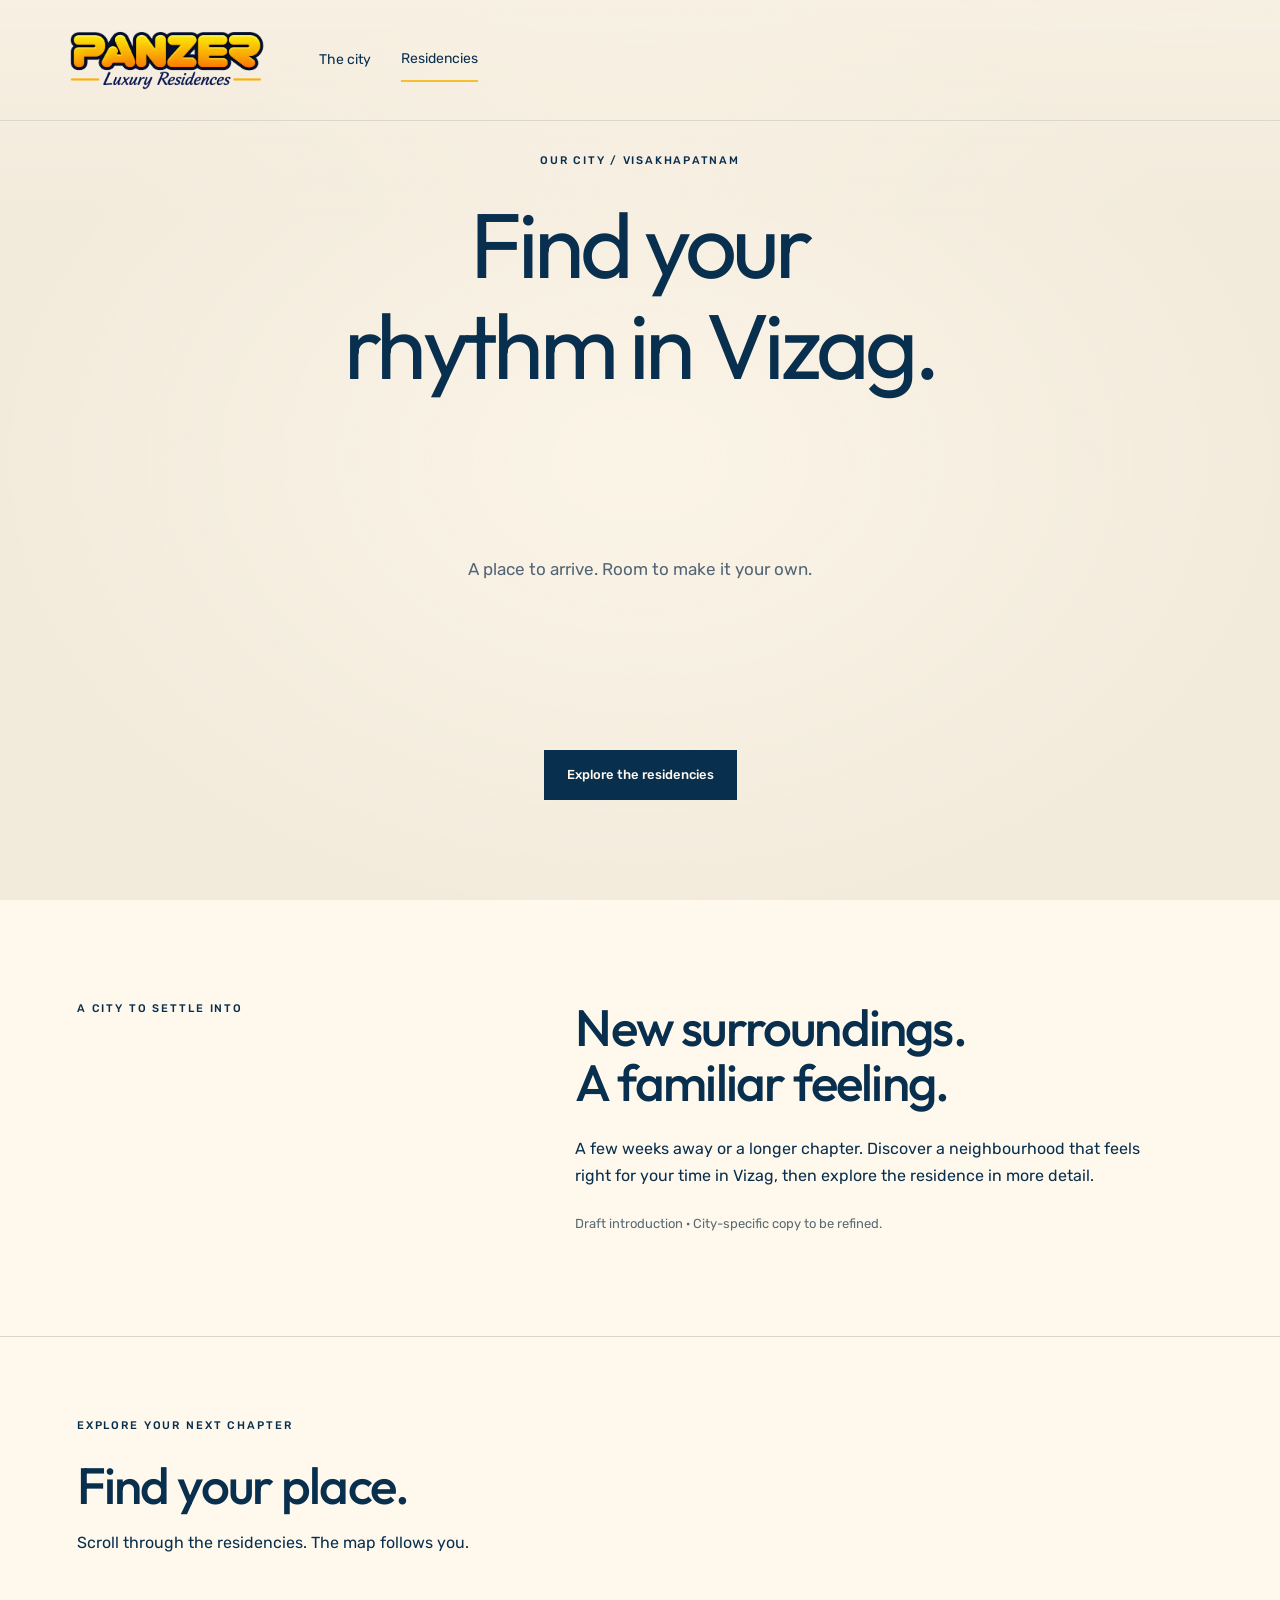
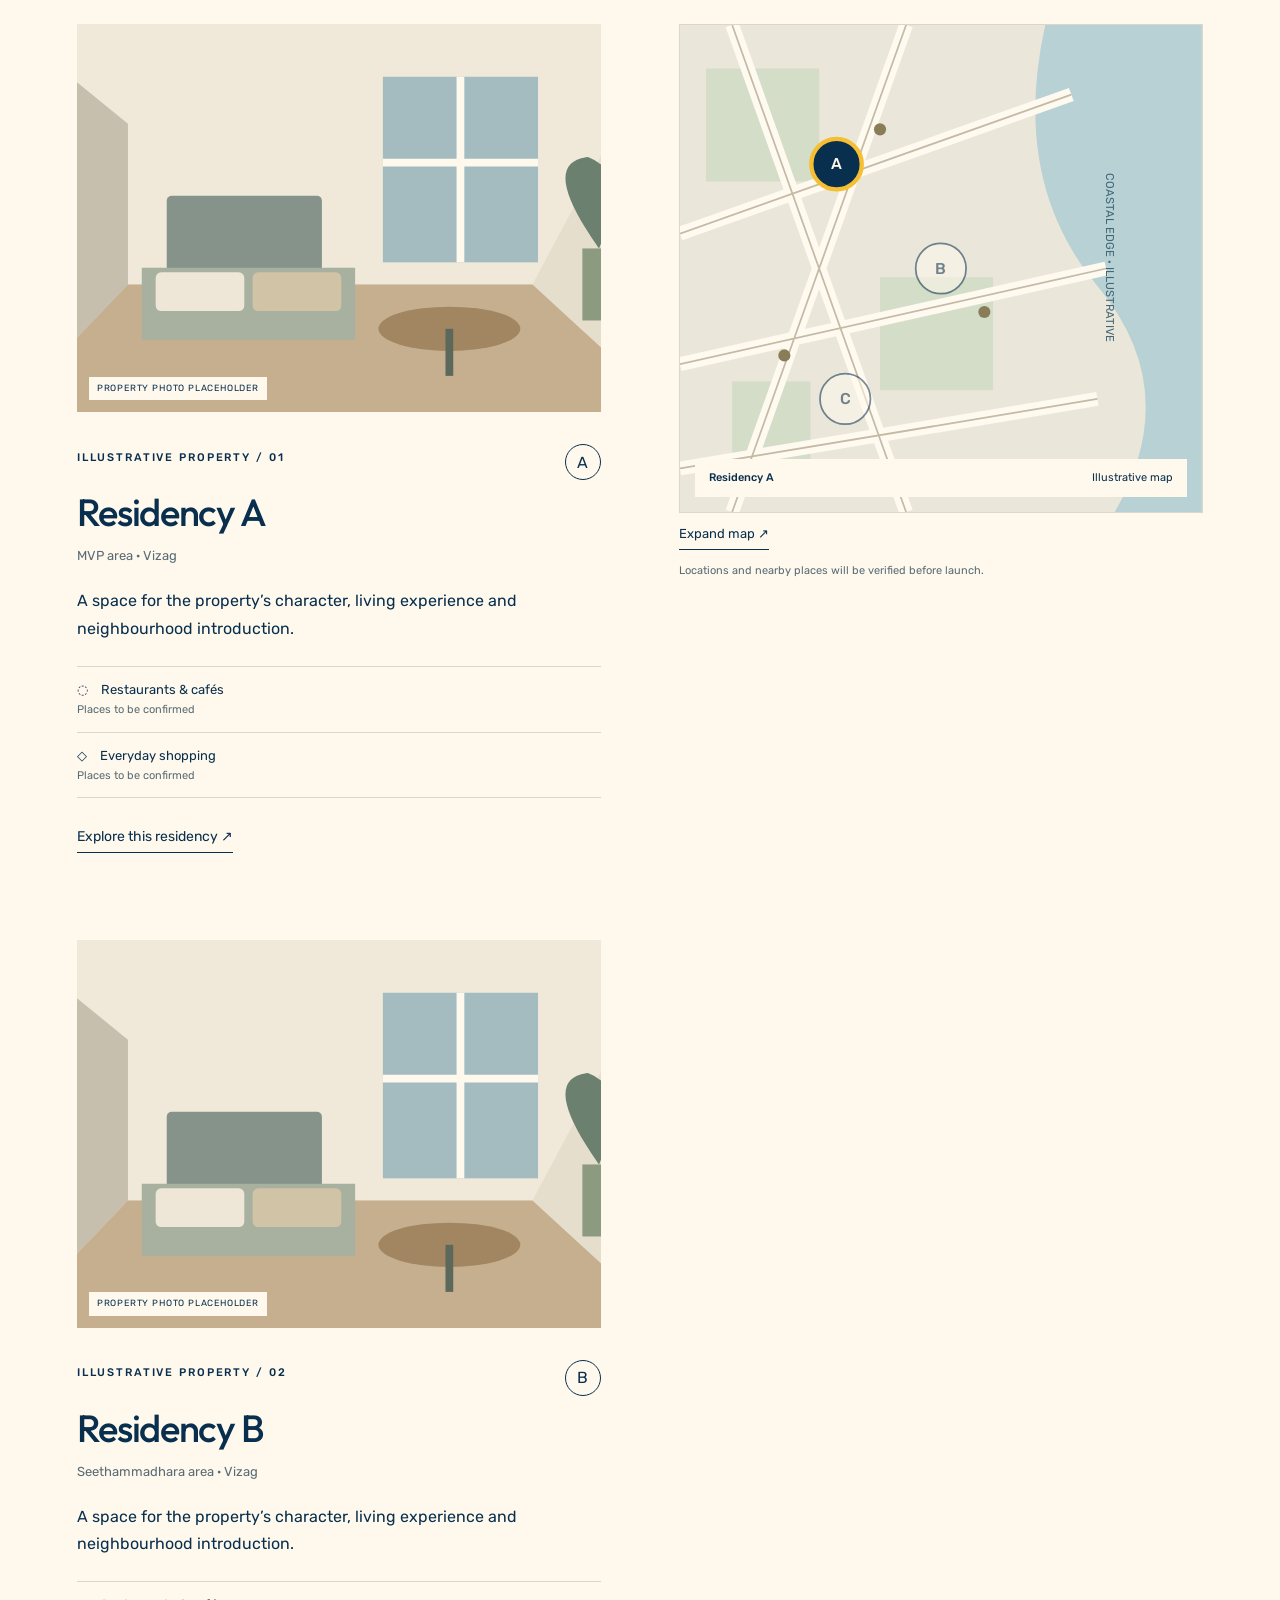
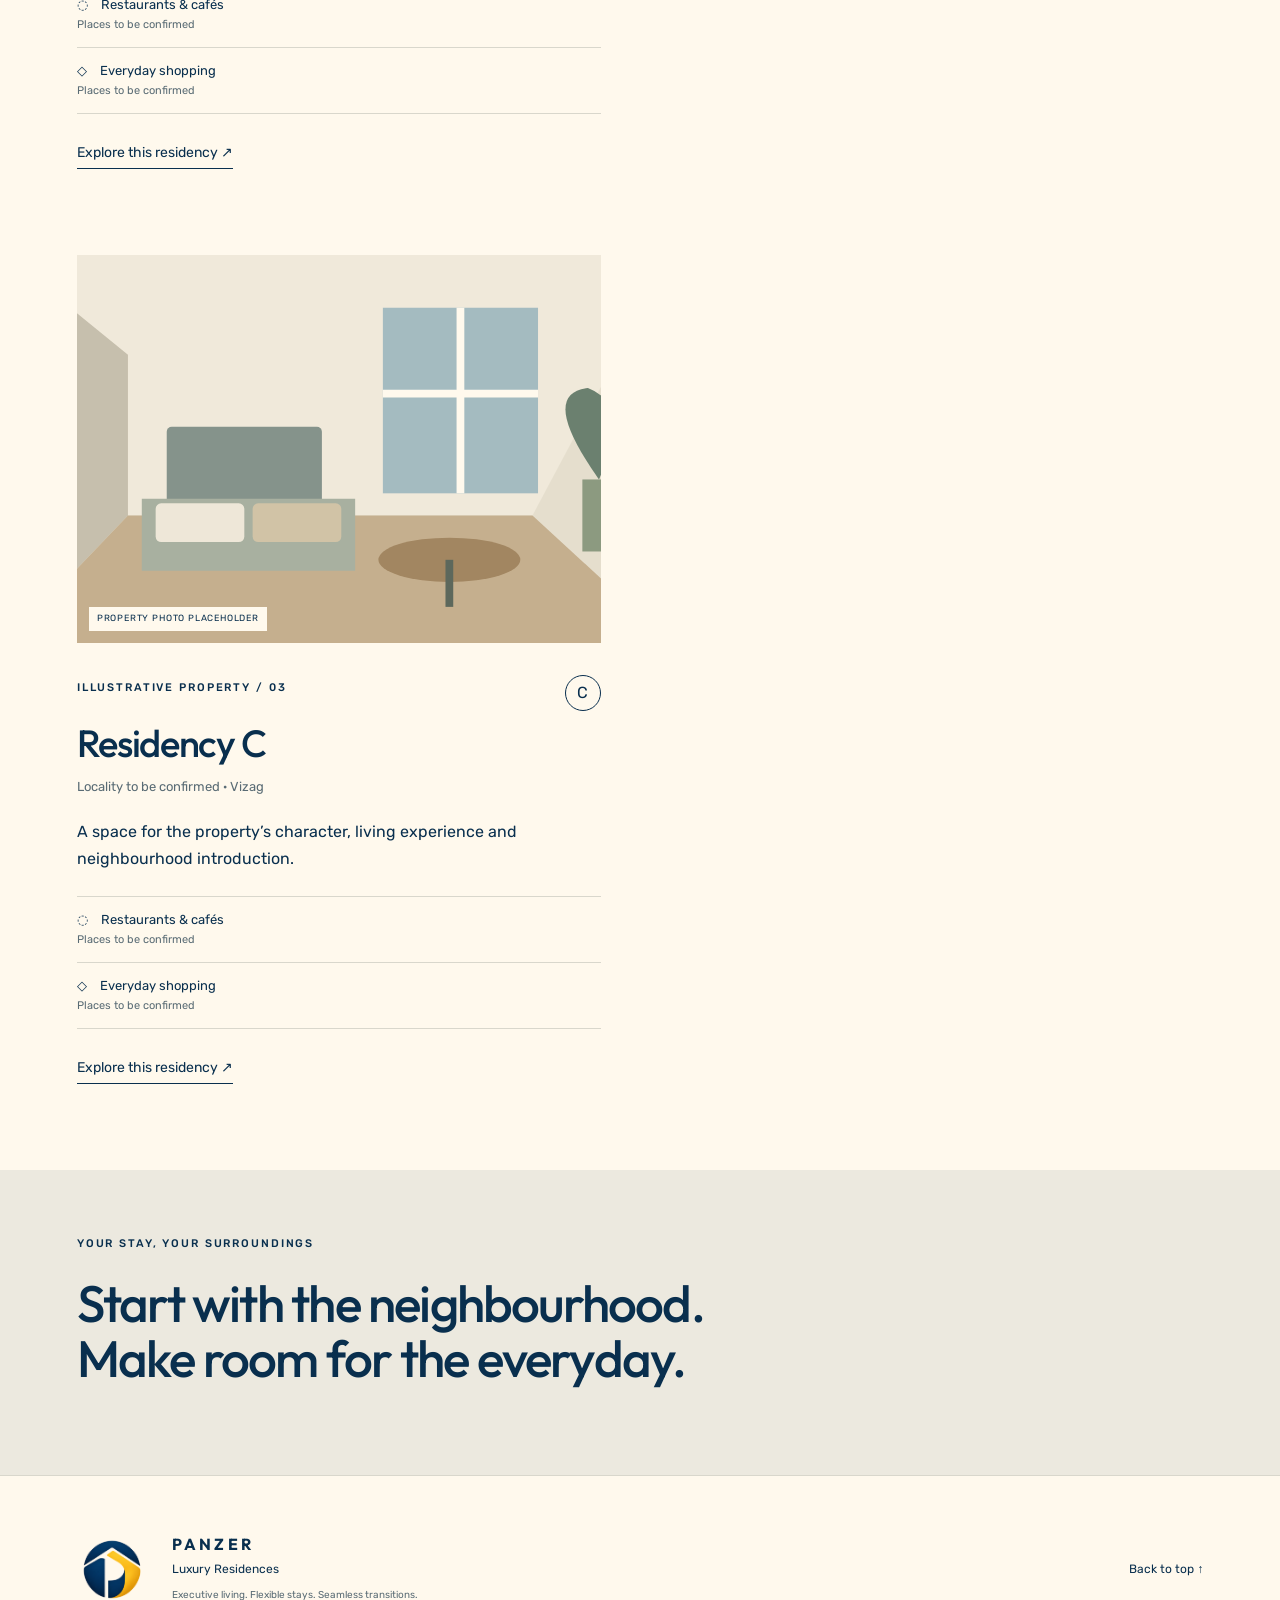
==== prototypes/city.html @ ea1fb225 "Use the residence photo stack on the alternate entry pages" ====
<!doctype html><html lang="en"><head><meta charset="utf-8"><meta name="viewport" content="width=device-width, initial-scale=1"><meta name="description" content="Panzer Luxury Residences — executive living for weeks to months."><title>Vizag · Panzer Luxury Residences</title></head><body><link rel="stylesheet" href="/assets/city-route.css"><script type="module" src="/assets/city-route.mjs"></script><script type="module" src="/assets/prototype.mjs"></script><link rel="stylesheet" href="https://fonts.googleapis.com/css2?family=Outfit:wght@400;500;600&family=Rubik:wght@400;500&display=swap">
<link rel="stylesheet" href="/assets/hero-motion.css?v=20261111-random-drift-faster">
<script type="module" src="/assets/hero-motion.mjs?v=city-edit-reset"></script>
<script type="module" src="/assets/city-search.mjs?v=india"></script>
<script type="module" src="/assets/story-stack.mjs?v=residence-photos-1"></script>
<script type="module" src="/assets/desktop-journey.mjs?v=residence-photos-1"></script>
<style>
#panzer-home{--pz-navy:#092F4E;--pz-gold:#F6BF32;--pz-paper:#FFF9ED;--pz-line:#d9d7ce;--pz-soft:#eee9dd;--pz-muted:#526575;background:var(--pz-paper);color:var(--pz-navy);font-family:'Rubik',sans-serif;font-size:15px;line-height:1.7;container-type:inline-size;color-scheme:light;overflow-wrap:break-word}
#panzer-home *{box-sizing:border-box}
#panzer-home h1,#panzer-home h2,#panzer-home h3,#panzer-home p,#panzer-home figure{margin:0}
#panzer-home h1,#panzer-home h2,#panzer-home h3{font-family:'Outfit',sans-serif;font-weight:500;line-height:1.1;color:inherit;letter-spacing:-.035em}
#panzer-home h1{font-size:clamp(43px,7.7cqw,78px);max-width:840px;margin:22px auto 25px}
#panzer-home h2{font-size:clamp(32px,4.3cqw,46px)}
#panzer-home h3{font-size:25px;letter-spacing:-.02em}
#panzer-home button,#panzer-home input,#panzer-home a{font:inherit}
#panzer-home a{color:inherit;text-decoration:none}
#panzer-home button{color:inherit}
#panzer-home a:hover{text-decoration:underline;text-underline-offset:5px}
#panzer-home .pz-wrap{padding-inline:clamp(22px,6cqw,64px)}
#panzer-home .pz-head{display:flex;align-items:center;justify-content:flex-start;gap:clamp(20px,4cqw,58px);padding-block:26px;border-bottom:1px solid var(--pz-line);padding-right:100px}
#panzer-home .pz-main-logo{width:186px;height:auto;display:block}
#panzer-home .pz-nav{display:flex;align-items:center;gap:22px;flex-wrap:wrap;font-size:13px}
#panzer-home .pz-link-cta{border-bottom:2px solid var(--pz-gold);padding:9px 0}
#panzer-home .pz-menu{display:none;border:1px solid var(--pz-line);background:transparent;padding:9px 14px}
#panzer-home .pz-hero{text-align:center;padding-block:80px 72px}
#panzer-home .pz-eyebrow{text-transform:uppercase;letter-spacing:.16em;font-size:11px;font-weight:500;line-height:1.5;display:block;margin-bottom:18px}
#panzer-home .pz-hero h1 span{display:block}
#panzer-home .pz-intro{max-width:510px;margin:auto;color:var(--pz-muted);font-size:16px}
#panzer-home .pz-search{max-width:520px;margin:33px auto 0;text-align:left}
#panzer-home .pz-search label{font-size:12px;display:block;margin-bottom:9px}
#panzer-home .pz-search-row{display:flex;gap:8px}
#panzer-home .pz-search input{min-width:0;flex:1;border:1px solid #9aa6aa;background:var(--pz-paper);border-radius:0;padding:13px 16px;color:var(--pz-navy);font-size:16px}
#panzer-home .pz-search input::placeholder{color:#62717b;opacity:1}
#panzer-home .pz-button{display:inline-flex;align-items:center;justify-content:center;gap:16px;background:var(--pz-navy);border:1px solid var(--pz-navy);color:var(--pz-paper);padding:13px 22px;min-height:48px;border-radius:0;font-size:13px;font-weight:500;text-decoration:none}
#panzer-home .pz-button.pz-gold{background:var(--pz-gold);color:var(--pz-navy);border-color:var(--pz-gold)}
#panzer-home .pz-small{font-size:12px;line-height:1.6;color:var(--pz-muted)}
#panzer-home .pz-search-meta{display:flex;justify-content:space-between;gap:12px;margin-top:12px;flex-wrap:wrap}
#panzer-home .pz-result{padding:16px 0 0;font-size:13px;line-height:1.6}
#panzer-home .pz-result:empty{display:none}
#panzer-home .pz-result a{text-decoration:underline;text-underline-offset:4px;display:inline-block;margin-top:8px}
#panzer-home .pz-status{display:inline-flex;align-items:center;gap:7px}
#panzer-home .pz-status:before{content:'';width:6px;height:6px;border-radius:50%;background:var(--pz-navy)}
#panzer-home .pz-story{display:grid;grid-template-columns:1fr 1fr;align-items:center;gap:55px;padding-block:70px;border-top:1px solid var(--pz-line)}
#panzer-home .pz-story p{margin-top:22px;color:var(--pz-muted)}
#panzer-home .pz-stack{position:relative;padding:30px 0 35px 28px;min-width:0}
#panzer-home .pz-photo{min-height:230px;background:var(--pz-soft);color:var(--pz-muted);position:relative;display:flex;align-items:center;justify-content:center;text-align:center;padding:25px;border:1px solid #cbc9bf}
#panzer-home .pz-photo:before,#panzer-home .pz-photo:after{content:'';position:absolute;background:#c4c6bd;height:1px;width:55px}
#panzer-home .pz-photo:before{top:18px;left:18px}
#panzer-home .pz-photo:after{right:18px;bottom:18px}
#panzer-home .pz-photo-label{font-size:12px;line-height:1.8;position:relative}
#panzer-home .pz-photo-label b{display:block;font-weight:500;font-size:14px;color:var(--pz-navy)}
#panzer-home .pz-photo-label i{display:block;font-style:normal;font-size:11px}
#panzer-home .pz-stack-back{position:absolute;inset:12px 40px 52px 0;background:#e4ddca;border:1px solid #c8c6ba;transform:rotate(-7deg)}
#panzer-home .pz-stack .pz-photo{transform:rotate(3deg);min-height:245px}
#panzer-home .pz-stack figcaption{font-size:11px;margin:22px 0 0;color:var(--pz-muted)}
#panzer-home .pz-audience{background:var(--pz-navy);color:var(--pz-paper);padding-block:64px}
#panzer-home .pz-audience .pz-eyebrow{color:var(--pz-gold)}
#panzer-home .pz-audience h2{max-width:650px}
#panzer-home .pz-three{display:grid;grid-template-columns:repeat(3,1fr);gap:28px;margin-top:38px}
#panzer-home .pz-person{border-top:1px solid #668092;padding-top:20px}
#panzer-home .pz-person .pz-number{color:var(--pz-gold);font-family:'Outfit',sans-serif;font-size:13px;display:block;margin-bottom:22px}
#panzer-home .pz-person h3{font-size:25px;margin-bottom:15px}
#panzer-home .pz-person p{font-size:13px;color:#d4dfe3;line-height:1.75}
#panzer-home .pz-living{padding-block:70px}
#panzer-home .pz-section-head{display:flex;justify-content:space-between;align-items:end;gap:30px;margin-bottom:32px}
#panzer-home .pz-section-head p{max-width:270px;font-size:13px;color:var(--pz-muted)}
#panzer-home .pz-panel{display:grid;grid-template-columns:1.12fr 1fr;margin-top:18px}
#panzer-home .pz-panel .pz-photo{border:0;min-height:290px}
#panzer-home .pz-panel-copy{padding:36px;background:var(--pz-gold);display:flex;flex-direction:column;justify-content:center;align-items:start}
#panzer-home .pz-panel-copy p{font-size:14px;margin-top:18px}
#panzer-home .pz-panel.pz-reverse{grid-template-columns:1fr 1.12fr}
#panzer-home .pz-reverse .pz-panel-copy{background:var(--pz-navy);color:var(--pz-paper)}
#panzer-home .pz-panel-copy .pz-eyebrow{margin-bottom:24px}
#panzer-home .pz-pending{margin-top:18px;font-size:11px;color:var(--pz-muted)}
#panzer-home .pz-locations{display:grid;grid-template-columns:1fr 1fr;gap:45px;border-top:1px solid var(--pz-line);padding-block:60px}
#panzer-home .pz-locations p{margin:22px 0;color:var(--pz-muted);font-size:14px}
#panzer-home .pz-city{border-top:2px solid var(--pz-navy);padding-top:20px}
#panzer-home .pz-city-top{display:flex;align-items:center;justify-content:space-between;gap:16px}
#panzer-home .pz-city h3{font-size:44px}
#panzer-home .pz-city .pz-status{font-size:11px;background:#efe6cb;padding:5px 10px}
#panzer-home .pz-city .pz-small{margin:10px 0 24px}
#panzer-home .pz-city-foot{border-top:1px solid var(--pz-line);padding-top:15px;font-size:12px}
#panzer-home .pz-plan{background:var(--pz-gold);padding-block:55px;display:grid;grid-template-columns:1fr 170px;gap:35px;align-items:center}
#panzer-home .pz-plan h2{max-width:620px}
#panzer-home .pz-plan p{margin:20px 0 25px;max-width:530px;font-size:14px}
#panzer-home .pz-qr{aspect-ratio:1;display:flex;align-items:center;justify-content:center;border:1px dashed #7c692e;font-size:12px;text-align:center;line-height:1.8;padding:20px;background:#f9cf61}
#panzer-home .pz-qr b{display:block;font-weight:500}
#panzer-home .pz-plan-note{font-size:11px;margin-top:15px;max-width:540px}
#panzer-home .pz-plan-status{font-size:13px;margin-top:15px;max-width:540px}
#panzer-home .pz-plan-status:empty{display:none}
#panzer-home .pz-footer{padding-block:38px;display:flex;gap:30px;justify-content:space-between;align-items:center}
#panzer-home .pz-footer-brand{display:flex;gap:16px;align-items:center}
#panzer-home .pz-companion{width:80px;height:80px;object-fit:contain}
#panzer-home .pz-footer-name{font-family:'Outfit',sans-serif;font-size:17px;font-weight:500;line-height:1.4}
#panzer-home .pz-footer .pz-small{margin-top:5px;font-size:11px}
#panzer-home .pz-footer-links{display:flex;gap:20px;font-size:12px}
#panzer-home [hidden]{display:none!important}
@container(max-width:700px){#panzer-home .pz-head{padding-right:24px;flex-wrap:wrap}#panzer-home .pz-main-logo{width:155px}#panzer-home .pz-menu{display:block}#panzer-home .pz-nav{display:none;width:100%;gap:10px 22px;padding-block:10px}#panzer-home .pz-nav.pz-open{display:flex}#panzer-home .pz-hero{padding-block:56px}#panzer-home .pz-story{gap:30px;padding-block:45px}#panzer-home .pz-story,#panzer-home .pz-locations{grid-template-columns:1fr}#panzer-home .pz-stack{max-width:500px;width:100%;margin:auto}#panzer-home .pz-three{gap:25px;grid-template-columns:1fr}#panzer-home .pz-person .pz-number{margin-bottom:12px}#panzer-home .pz-person p{max-width:440px}#panzer-home .pz-audience{padding-block:45px}#panzer-home .pz-section-head{display:block}#panzer-home .pz-section-head p{margin-top:20px;max-width:none}#panzer-home .pz-panel,#panzer-home .pz-panel.pz-reverse{grid-template-columns:1fr}#panzer-home .pz-reverse .pz-photo{order:-1}#panzer-home .pz-panel .pz-photo{min-height:230px}#panzer-home .pz-panel-copy{padding:32px}#panzer-home .pz-plan{grid-template-columns:1fr}#panzer-home .pz-qr{width:135px}#panzer-home .pz-footer{align-items:start;flex-direction:column}#panzer-home .pz-living{padding-block:45px}}
@container(max-width:390px){#panzer-home .pz-search-row{flex-direction:column}#panzer-home .pz-search-row .pz-button{align-self:stretch}#panzer-home .pz-city-top{align-items:start;flex-direction:column}#panzer-home .pz-hero h1{font-size:41px}#panzer-home .pz-footer-brand{gap:8px}#panzer-home .pz-companion{width:64px;height:64px}}

/* Full website refinement: static layouts; motion is deliberately deferred. */
#panzer-home{max-width:1600px;margin-inline:auto}
#panzer-home .pz-head{padding-right:clamp(22px,6cqw,64px)}
#panzer-home .pz-main-logo{width:204px}
#panzer-home .pz-nav{font-size:14px;gap:30px}
#panzer-home .pz-hero{padding-block:95px 86px}
#panzer-home .pz-hero h1{font-size:clamp(43px,7.2cqw,94px);max-width:1120px;font-weight:400;letter-spacing:-.05em}
#panzer-home .pz-intro{max-width:580px;font-size:17px}
#panzer-home .pz-story{padding-block:88px}
#panzer-home .pz-story h2{font-size:clamp(34px,4.2cqw,58px)}
#panzer-home .pz-audience{padding-block:76px 80px}
#panzer-home .pz-audience-heading{display:flex;justify-content:space-between;align-items:end;gap:24px;margin-bottom:52px}
#panzer-home .pz-audience-heading h2{font-size:clamp(36px,4.4cqw,62px)}
#panzer-home .pz-audience-layout{display:grid;grid-template-columns:1.15fr .85fr;gap:clamp(38px,7cqw,100px);align-items:start}
#panzer-home .pz-journeys{display:flex;flex-direction:column;gap:6px}
#panzer-home .pz-journey{position:relative;display:grid;grid-template-columns:35px 1fr;gap:12px;text-align:left;background:transparent;border:0;padding:26px 0 26px 27px;color:#bac9d4;cursor:pointer;width:100%;min-width:0}
#panzer-home .pz-journey[aria-pressed=true]{color:var(--pz-paper)}
#panzer-home .pz-journey[aria-pressed=true]:before{content:'';position:absolute;top:35px;left:0;width:10px;height:10px;background:var(--pz-gold)}
#panzer-home .pz-journey-number{font-size:12px;font-family:'Rubik',sans-serif;margin-top:8px;color:var(--pz-gold)}
#panzer-home .pz-journey-title{display:block;font-family:'Outfit',sans-serif;font-size:clamp(27px,3cqw,40px);letter-spacing:-.03em;line-height:1.2;font-weight:400}
#panzer-home .pz-journey-copy{display:block;font-size:14px;line-height:1.7;margin-top:13px;max-width:420px}
#panzer-home .pz-audience-visual .pz-photo{min-height:470px;background:#e9e1ce;border:0}
#panzer-home .pz-audience-visual figcaption{font-size:12px;color:#c8d4dd;margin-top:17px}
#panzer-home .pz-image-index{display:block;font-size:12px;letter-spacing:.18em;margin-bottom:28px;color:var(--pz-navy)}
#panzer-home .pz-living{padding-block:88px 65px}
#panzer-home .pz-section-head{margin-bottom:55px}
#panzer-home .pz-section-head h2{font-size:clamp(36px,4.4cqw,62px)}
#panzer-home .pz-panel,#panzer-home .pz-panel.pz-reverse{position:relative;isolation:isolate;display:grid;grid-template-columns:1fr 1fr;align-items:center;column-gap:7%;padding:62px 6%;margin-top:45px;min-height:480px}
#panzer-home .pz-panel:before{content:'';position:absolute;inset:0 19% 0 0;background:var(--pz-gold);z-index:-1}
#panzer-home .pz-panel.pz-reverse:before{inset:0 0 0 19%;background:var(--pz-navy)}
#panzer-home .pz-panel .pz-photo{height:345px;min-height:0;border:1px solid #c8c6bc;background:#e8e3d8;align-self:center}
#panzer-home .pz-panel-copy,#panzer-home .pz-reverse .pz-panel-copy{background:transparent;padding:22px 0;max-width:410px}
#panzer-home .pz-panel-copy h3{font-size:clamp(32px,3.5cqw,48px);font-weight:400;letter-spacing:-.035em}
#panzer-home .pz-panel-copy .pz-eyebrow{border-top:1px solid currentColor;padding-top:18px;width:100%;margin-bottom:27px}
#panzer-home .pz-panel-copy p{font-size:15px;max-width:370px}
#panzer-home .pz-pending{margin-top:30px}
#panzer-home .pz-locations{padding-block:75px}
#panzer-home .pz-plan{padding-block:65px}
#panzer-home :is(a,button,input):focus-visible{outline:3px solid #b5640a;outline-offset:5px}
#panzer-home .pz-audience button:focus-visible{outline-color:var(--pz-gold)}
@container(max-width:700px){
 #panzer-home .pz-main-logo{width:162px}
 #panzer-home .pz-nav{gap:15px 24px}
 #panzer-home .pz-hero{padding-block:60px}
 #panzer-home .pz-intro{font-size:16px}
 #panzer-home .pz-story{padding-block:50px}
 #panzer-home .pz-audience{padding-block:50px}
 #panzer-home .pz-audience-heading{align-items:start;flex-direction:column-reverse;gap:5px;margin-bottom:25px}
 #panzer-home .pz-audience-layout{grid-template-columns:1fr;gap:30px}
 #panzer-home .pz-audience-visual .pz-photo{min-height:310px}
 #panzer-home .pz-journey{padding-block:23px}
 #panzer-home .pz-journey-title{font-size:31px}
 #panzer-home .pz-living{padding-block:55px}
 #panzer-home .pz-section-head{margin-bottom:35px}
 #panzer-home .pz-panel,#panzer-home .pz-panel.pz-reverse{grid-template-columns:1fr;gap:14px;padding:32px 6%;min-height:0;margin-top:32px}
 #panzer-home .pz-panel:before{inset:0 12% 0 0}
 #panzer-home .pz-panel.pz-reverse:before{inset:0 0 0 12%}
 #panzer-home .pz-panel .pz-photo{height:240px;width:91%;justify-self:end;order:-1}
 #panzer-home .pz-panel.pz-reverse .pz-photo{justify-self:start;order:-1}
 #panzer-home .pz-panel-copy{margin-left:0;margin-right:12%;padding:16px 0 8px;max-width:none}
 #panzer-home .pz-reverse .pz-panel-copy{margin-left:12%;margin-right:0;padding:16px 0 8px}
 #panzer-home .pz-panel-copy h3{font-size:35px}
 #panzer-home .pz-locations{padding-block:50px}
}

/* Saturday: lower-homepage discovery and dedicated phone composition. */
html{scroll-behavior:smooth}body{margin:0;background:#FFF9ED}button,a,input{-webkit-tap-highlight-color:transparent}button{cursor:pointer}
#panzer-home .pz-discovery{border-top:1px solid var(--pz-line);padding-block:90px;background:#f3eddf}
#panzer-home .pz-discovery-head{display:flex;justify-content:space-between;align-items:end;gap:40px;margin-bottom:38px}
#panzer-home .pz-discovery h2{font-size:clamp(40px,5cqw,68px);font-weight:400}
#panzer-home .pz-discovery-head>p{max-width:340px;color:var(--pz-muted)}
#pz-property-search{max-width:640px}#pz-property-search label{display:block;font-size:13px;margin-bottom:10px}
#panzer-home #pz-property-city{min-width:0;flex:1;border:1px solid #87969b;padding:15px;background:var(--pz-paper);color:var(--pz-navy);font-size:16px;border-radius:0}
#panzer-home .pz-city-chip{background:transparent;border:0;border-bottom:1px solid #9c9d90;padding:12px 0;margin-top:8px;font-size:13px;min-height:44px}
#panzer-home #pz-property-status{font-size:13px;color:var(--pz-muted);margin-top:20px}
#panzer-home .pz-results-heading{display:flex;justify-content:space-between;gap:20px;align-items:center;margin:44px 0 10px}
#panzer-home .pz-results-heading>a{font-size:13px;text-decoration:underline;text-underline-offset:5px}
#panzer-home .pz-demo-note{font-size:12px;color:var(--pz-muted);max-width:650px;margin-bottom:24px}
#panzer-home .pz-property-grid{display:grid;grid-template-columns:repeat(3,minmax(0,1fr));gap:22px}
#panzer-home .pz-property{background:var(--pz-paper);border:1px solid #d9d2c2;display:block;text-decoration:none;transition:transform .2s ease,border-color .2s ease}
#panzer-home .pz-property:hover{transform:translateY(-4px);border-color:var(--pz-navy)}
#panzer-home .pz-property-art{aspect-ratio:1.5;position:relative;background:#d9dfd8;overflow:hidden}
#panzer-home .art-b{background:#ded6c7}#panzer-home .art-c{background:#ccd8df}
#panzer-home .pz-property-art>span{position:absolute;top:14px;left:16px;font-size:10px;letter-spacing:.04em}
#panzer-home .pz-property-art svg{width:100%;height:100%;fill:none;stroke:#526a70;stroke-width:2}
#panzer-home .pz-property-copy{padding:24px}#panzer-home .pz-property-copy .pz-eyebrow{font-size:10px;margin-bottom:12px}
#panzer-home .pz-property-copy h3{display:flex;justify-content:space-between;font-size:29px}#panzer-home .pz-property-copy p{color:var(--pz-muted);font-size:12px;margin-top:12px}
#panzer-home .pz-property-link{display:inline-block;font-size:12px;margin-top:24px;border-bottom:1px solid #9ca9a9;padding-bottom:4px}
#panzer-home .pz-footer-links{flex-wrap:wrap}#panzer-home .pz-footer-links a{padding-block:10px}
@container(max-width:900px){#panzer-home .pz-nav{gap:16px;font-size:12px}#panzer-home .pz-property-grid{gap:14px}#panzer-home .pz-property-copy{padding:18px}}
@container(max-width:700px){
 #panzer-home .pz-wrap{padding-inline:24px}#panzer-home .pz-head{padding-block:18px;gap:16px}#panzer-home .pz-main-logo{width:150px}#panzer-home .pz-menu{min-height:44px}
 #panzer-home .pz-nav{flex-direction:column;align-items:stretch;gap:0}#panzer-home .pz-nav a{padding:12px 0}
 #panzer-home .pz-hero{padding-block:48px 52px;text-align:left}#panzer-home .pz-hero h1{font-size:clamp(39px,10cqw,60px);line-height:1.04;letter-spacing:-.045em;margin:20px 0 24px;max-width:550px}
 #panzer-home .pz-hero h1 span{display:inline}#panzer-home .pz-hero .pz-eyebrow{max-width:270px;line-height:1.8;font-size:10px}#panzer-home .pz-intro{font-size:15px;line-height:1.8;margin:0;max-width:490px}
 #panzer-home .pz-search{margin:26px 0 0;max-width:none}#panzer-home .pz-search-row{flex-direction:column;gap:10px}#panzer-home .pz-search-row input{width:100%;min-height:52px}#panzer-home .pz-search-row .pz-button{width:100%;min-height:52px}
 #panzer-home .pz-search-meta{font-size:11px;gap:6px}#panzer-home .pz-journey{grid-template-columns:25px minmax(0,1fr);gap:8px;padding-left:20px}#panzer-home .pz-journey-title{font-size:29px}
 #panzer-home .pz-discovery{padding-block:54px}#panzer-home .pz-discovery-head{display:block;margin-bottom:28px}#panzer-home .pz-discovery-head>p{margin-top:22px;font-size:14px;max-width:450px}
 #panzer-home .pz-property-grid{grid-template-columns:1fr;gap:22px}#panzer-home .pz-property-art{aspect-ratio:1.65}#panzer-home .pz-property-copy{padding:23px}#panzer-home .pz-results-heading{align-items:start;flex-direction:column;gap:12px}
 #panzer-home .pz-property:hover{transform:none}#panzer-home .pz-footer{padding-block:30px;gap:20px}#panzer-home .pz-footer-name{font-size:15px}
}
@media(prefers-reduced-motion:reduce){html{scroll-behavior:auto}#panzer-home .pz-property{transition:none;transform:none}}

/* Static fallback; the enhanced mobile story deck uses story-stack.css/mjs. */
#panzer-home .pz-stack-middle,#panzer-home .pz-static-story-photo,#panzer-home .pz-stack-caption{display:none}
@container(max-width:700px){
 #panzer-home .pz-story{gap:34px;padding-block:50px 48px}
 #panzer-home .pz-story h2{font-size:clamp(32px,8.6cqw,48px);line-height:1.08}
 #panzer-home .pz-story p{font-size:15px;line-height:1.8;margin-top:20px}
 #panzer-home .pz-stack{padding:25px 14px 0;max-width:450px;isolation:isolate}
 #panzer-home .pz-stack-back{inset:8px 25px 86px 19px;transform:rotate(-7deg);background:#d4ddd7;border:1px solid #a9bbb5;z-index:-2;border-radius:3px}
 #panzer-home .pz-stack-middle{display:block;position:absolute;inset:15px 13px 78px 24px;background:#e4d5b9;border:1px solid #c0af8a;transform:rotate(5deg);z-index:-1;border-radius:3px}
 #panzer-home .pz-stack .pz-photo{display:block;min-height:0;height:clamp(280px,80cqw,355px);padding:0;transform:none;overflow:hidden;border-radius:3px;background:#e8e3d8;border-color:#bfc7c1;box-shadow:0 12px 24px #092f4e12}
 #panzer-home .pz-stack .pz-photo:before,#panzer-home .pz-stack .pz-photo:after{display:none}
 #panzer-home .pz-static-story-photo{display:block;width:100%;height:100%;object-fit:cover}
 #panzer-home .pz-stack .pz-photo-label{position:absolute;inset:auto 0 0;padding:18px 14px;background:#fff9edf5;text-align:left;font-size:11px;line-height:1.6}
 #panzer-home .pz-stack .pz-photo-label b{font-size:14px;margin-bottom:4px}
 #panzer-home .pz-stack .pz-stack-caption{display:flex;flex-direction:column;gap:4px;margin:19px 0 0;font-size:10px;line-height:1.6;letter-spacing:.02em}
 #panzer-home .pz-stack-caption>span:first-child{color:var(--pz-navy);font-weight:500}
}

#panzer-home .pz-city-field{position:relative;flex:1;min-width:0}
#panzer-home .pz-city-field input{width:100%;height:100%}
#panzer-home .pz-hero:has(.pz-suggestions:not([hidden])){z-index:2}
#panzer-home .pz-suggestions{position:absolute;inset:calc(100% + 4px) 0 auto;z-index:3;background:#fffaf0;border:1px solid #b6b7a9;border-radius:5px;box-shadow:0 12px 28px #092f4e20;overflow:hidden}
#panzer-home .pz-suggestions-status,#panzer-home .pz-geodata{display:block;padding:7px 14px;font-size:12px;color:#526575}
#panzer-home .pz-geodata a{text-decoration:underline}
#panzer-home .pz-suggestions-status:empty{display:none}
#pz-city-options{list-style:none;margin:0;padding:0;max-height:min(238px,35dvh);overflow-y:auto;overscroll-behavior:contain}
#pz-city-options li{display:flex;align-items:center;justify-content:space-between;gap:10px;min-height:44px;padding:8px 14px;cursor:pointer}
#pz-city-options li small{color:#526575}
#pz-city-options li:hover,#pz-city-options [aria-selected=true]{background:#f7e8c3}
</style>
<link rel="stylesheet" href="/assets/story-stack.css?v=residence-photos-1">
<link rel="stylesheet" href="/assets/desktop-journey.css?v=residence-photos-1">
<div id="panzer-home" class="pz-city-view">
  <header class="pz-head pz-wrap" id="pz-top">
    <a href="/" aria-label="Panzer Luxury Residences home"><img class="pz-main-logo" src="/assets/panzer-main-logo-transparent.png" alt="PANZER Luxury Residences"></a>
    <button type="button" class="pz-menu cursor-interaction" aria-expanded="false" aria-controls="pz-nav">Menu</button>
    <nav class="pz-nav" id="pz-nav" aria-label="Main navigation"><a href="#pz-story">Our story</a><a href="#pz-living">Living</a><a href="/prototypes/city.html">Our city</a><a href="#pz-residences" class="pz-link-cta">Find a residence ↗</a><a class="pz-city-nav" href="#introduction">The city</a><a class="pz-city-nav pz-link-cta" href="#residencies">Residencies</a></nav>
  </header>
  <main>
    <section class="pz-hero pz-wrap" aria-labelledby="pz-headline">
      <span class="pz-eyebrow">Arrive. Settle in. Focus on what matters.</span>
      <h1 id="pz-headline">Executive living <span>for weeks to months.</span></h1>
      <p class="pz-intro">For the space between arriving in a city and making it home. Professionally managed residences for your next assignment, project or move.</p>
      <form class="pz-search" novalidate>
        <label for="pz-city-input">Where will your next chapter take you?</label>
        <div class="pz-search-row"><div class="pz-city-field"><input role="combobox" aria-autocomplete="list" aria-expanded="false" aria-controls="pz-city-options" id="pz-city-input" type="text" maxlength="80" placeholder="Enter a city in India" autocomplete="off" aria-describedby="pz-search-meta pz-search-result"><div class="pz-suggestions" hidden><div class="pz-suggestions-status" role="status"></div><ul id="pz-city-options" role="listbox" aria-label="City suggestions"></ul><small class="pz-geodata">City data from <a href="https://www.geonames.org/" target="_blank" rel="noopener">GeoNames</a></small></div></div><button class="pz-button cursor-interaction" type="button">Find your city <span aria-hidden="true">↗</span></button></div>
        <div class="pz-search-meta pz-small" id="pz-search-meta"><span class="pz-status">Currently in Vizag</span><span>Stays from weeks to months</span></div>
        <div class="pz-result" id="pz-search-result" role="status" aria-live="polite"></div>
      </form>
    <div class="pz-city-copy">
    <span class="pz-eyebrow">Our city / Visakhapatnam</span>
    <h1 id="pz-city-title" tabindex="-1">Find your <span>rhythm in Vizag.</span></h1>
    <p class="pz-intro">A place to arrive. Room to make it your own.</p>
    <a class="pz-button" href="#residencies">Explore the residencies</a>
    <small class="pz-city-caption">Room illustration · not a property photograph</small>
  </div>
    </section>
    <section class="pz-story pz-wrap" id="pz-story" aria-labelledby="pz-story-title">
      <div><span class="pz-eyebrow">Why Panzer exists</span><h2 id="pz-story-title">Between arriving<br>and belonging.</h2><p>A new city comes with enough to think about. Finding your feet. Starting a role. Getting a project moving.</p><p>Panzer gives you a home-like place to settle for the weeks or months ahead—with comfort, privacy and professional management, so you can focus on what brought you here.</p></div>
      <figure class="pz-stack"><div class="pz-stack-back" aria-hidden="true"></div><div class="pz-stack-middle" aria-hidden="true"></div><div class="pz-photo"><img class="pz-static-story-photo" src="/assets/seeta-living-room-sofa-and-windows.webp" width="1440" height="1080" alt="Sofas around a coffee table in the living room at Panzer Seeta"></div><figcaption class="pz-stack-caption"><span>Panzer Seeta · Living room</span></figcaption></figure>
    </section>
    <section class="pz-audience pz-wrap" id="pz-audience" aria-labelledby="pz-audience-title">
  <div class="pz-audience-heading"><h2 id="pz-audience-title">Different journeys.<br>A place to settle.</h2><span class="pz-eyebrow">Who it's for</span></div>
  <div class="pz-audience-layout">
    <div class="pz-journeys" role="group" aria-label="Explore the kind of stay that suits you">
      <button type="button" class="pz-journey" aria-pressed="true" data-journey="0"><span class="pz-journey-number">01</span><span><span class="pz-journey-title">Relocating.</span><span class="pz-journey-copy">For executives and employees moving to a new city. A comfortable place to settle while your next permanent home takes shape.</span></span></button>
      <button type="button" class="pz-journey" aria-pressed="false" data-journey="1"><span class="pz-journey-number">02</span><span><span class="pz-journey-title">On assignment.</span><span class="pz-journey-copy">For corporate executives, government officials and visiting professionals who need a base for the weeks or months ahead.</span></span></button>
      <button type="button" class="pz-journey" aria-pressed="false" data-journey="2"><span class="pz-journey-number">03</span><span><span class="pz-journey-title">Here for a project.</span><span class="pz-journey-copy">For consultants and project teams. Space to return to after a day's work, for as long as the assignment takes.</span></span></button>
    </div>
    <figure class="pz-audience-visual" aria-live="polite"><div class="pz-photo"><span class="pz-photo-label"><span class="pz-image-index">01 / 03</span><b id="pz-journey-photo-title">A place for your new beginning</b><span id="pz-journey-photo-caption">Arrival &amp; residence photograph</span><i>Photo placement · original to be supplied</i></span></div><figcaption id="pz-journey-caption">A new city. A little more certainty.</figcaption></figure>
  </div>
</section>
    <section class="pz-living" id="pz-living" aria-labelledby="pz-living-title">
      <div class="pz-section-head pz-wrap"><div><span class="pz-eyebrow">The living experience</span><h2 id="pz-living-title">Space to live.<br>Space to focus.</h2></div><p>Executive living. Flexible stays.<br>Seamless transitions.</p></div>
      <div class="pz-panel"><div class="pz-panel-copy"><span class="pz-eyebrow">Make yourself at home</span><h3>More room for<br>your everyday.</h3><p>A home-like setting for an extended stay. A place to return to, unwind and find your own rhythm in a new city.</p></div><div class="pz-photo"><span class="pz-photo-label"><b>Your space to settle in</b>Actual room photograph<i>Photo placement · original to be supplied</i></span></div></div>
      <div class="pz-panel pz-reverse"><div class="pz-photo"><span class="pz-photo-label"><b>The details of daily living</b>Actual shared-space or residence-detail photograph<i>Photo placement · original to be supplied</i></span></div><div class="pz-panel-copy"><span class="pz-eyebrow">Focus on what matters</span><h3>A stay with<br>people behind it.</h3><p>Professionally managed residences that make the transition into a new city feel more settled, whether you're here for a project, an assignment or a move.</p></div></div>
      <div class="pz-pending pz-wrap">For review: specific amenities and services will be added after the family confirms them.</div>
    </section>
    <section class="pz-discovery pz-wrap" id="pz-residences" aria-labelledby="pz-discovery-title"><div class="pz-discovery-head"><div><span class="pz-eyebrow">A place to make your own</span><h2 id="pz-discovery-title">Find your<br>next residence.</h2></div><p>Choose your city. Explore the places you could call home for the weeks or months ahead.</p></div><form id="pz-property-search" novalidate><label for="pz-property-city">Which city are you looking for?</label><div class="pz-search-row"><input id="pz-property-city" placeholder="Enter a city" maxlength="80" aria-describedby="pz-property-status" autocomplete="off"><button class="pz-button pz-gold" type="submit">Find residences <span aria-hidden="true">↗</span></button></div><button class="pz-city-chip" type="button">Explore Vizag <span aria-hidden="true">↗</span></button></form><p id="pz-property-status" role="status">Currently in Vizag. Search above or choose Explore Vizag.</p><div id="pz-properties" hidden><div class="pz-results-heading"><h3>Residences in Vizag</h3><a href="/prototypes/city.html">Explore the city →</a></div><p class="pz-demo-note">Layout preview · three illustrative cards, not confirmed property inventory.</p><div class="pz-property-grid"><a class="pz-property" href="/prototypes/residency.html" aria-label="Preview illustrative Residency A"><div class="pz-property-art art-a"><span>Illustrative property · A</span><svg viewBox="0 0 400 250" aria-hidden="true"><path d="M0 230H400M65 230V80L210 35V230M210 95L330 125V230"/><path d="M90 105L185 76M90 137L185 114M90 171L185 152M90 205L185 190M235 130L305 147M235 164L305 176M235 198L305 205"/></svg></div><div class="pz-property-copy"><span class="pz-eyebrow">Vizag · Example A</span><h3>Residency A<span aria-hidden="true">↗</span></h3><p>MVP · illustrative locality</p><span class="pz-property-link">Preview residence</span></div></a><a class="pz-property" href="/prototypes/residency-b.html" aria-label="Preview illustrative Residency B"><div class="pz-property-art art-b"><span>Illustrative property · B</span><svg viewBox="0 0 400 250" aria-hidden="true"><path d="M0 230H400M65 230V80L210 35V230M210 95L330 125V230"/><path d="M90 105L185 76M90 137L185 114M90 171L185 152M90 205L185 190M235 130L305 147M235 164L305 176M235 198L305 205"/></svg></div><div class="pz-property-copy"><span class="pz-eyebrow">Vizag · Example B</span><h3>Residency B<span aria-hidden="true">↗</span></h3><p>Seethammadhara · illustrative locality</p><span class="pz-property-link">Preview residence</span></div></a><a class="pz-property" href="/prototypes/residency-c.html" aria-label="Preview illustrative Residency C"><div class="pz-property-art art-c"><span>Illustrative property · C</span><svg viewBox="0 0 400 250" aria-hidden="true"><path d="M0 230H400M65 230V80L210 35V230M210 95L330 125V230"/><path d="M90 105L185 76M90 137L185 114M90 171L185 152M90 205L185 190M235 130L305 147M235 164L305 176M235 198L305 205"/></svg></div><div class="pz-property-copy"><span class="pz-eyebrow">Vizag · Example C</span><h3>Residency C<span aria-hidden="true">↗</span></h3><p>Locality to be confirmed</p><span class="pz-property-link">Preview residence</span></div></a></div></div></section>
  </main>
  <footer class="pz-footer pz-wrap"><div class="pz-footer-brand"><img src="[data-uri]" class="pz-companion" alt="Approved S3 Flowing Roof companion symbol"><div><div class="pz-footer-name">Panzer<br>Luxury Residences</div><div class="pz-small">Arrive. Settle in. Focus on what matters.</div></div></div><nav class="pz-footer-links" aria-label="Footer navigation"><a href="#pz-story">Our story</a><a href="/prototypes/city.html">Vizag</a><a href="#pz-top">Back to top ↑</a></nav></footer>
</div>
<script>
(()=>{
 const root=document.getElementById('panzer-home');
 const form=root.querySelector('.pz-search'),input=root.querySelector('#pz-city-input'),result=root.querySelector('#pz-search-result');
 const menu=root.querySelector('.pz-menu'),nav=root.querySelector('#pz-nav');
 function showCity(city){
   result.replaceChildren();
   const clean=city.trim(),key=clean.toLowerCase();
   if(!clean){result.textContent='Enter a city to explore Panzer.';input.setAttribute('aria-invalid','true');return;}
   input.removeAttribute('aria-invalid');
   const text=document.createElement('div');
   if(['vizag','visakhapatnam','vishakhapatnam'].includes(key)){
     text.textContent='Welcome to Vizag. Panzer is currently available in this city. Explore the city and its neighbourhoods to find your next residence.';
     result.append(text);
     const link=document.createElement('a');link.href='/prototypes/city.html';link.textContent='Explore our Vizag location →';result.append(link);
   }else{text.textContent='Coming soon. Panzer is not currently available in '+clean+'. No launch date or expansion to this city is confirmed.';result.append(text);}
 }
 let lastSearch=0;
 function displaySearch(city){showCity(city);root.dispatchEvent(new CustomEvent('pz:city-submitted',{detail:{city}}));}
 function search(){
   const typed=input.value, sequence=++lastSearch;
   if(!typed.trim()||!form.resolveCity){displaySearch(typed);return;}
   form.resolveCity(typed).then(city=>{
     if(sequence!==lastSearch||input.value!==typed)return;
     if(city){input.value=city.name;displaySearch(city.name);return;}
     input.setAttribute('aria-invalid','true');
     result.textContent='No matching city in India. Check the spelling or choose a suggestion.';
   }).catch(()=>{
     if(sequence===lastSearch && input.value===typed)result.textContent='City search could not load. Please try again.';
   });
 }
 form.addEventListener('submit',event=>{event.preventDefault();search();});
 form.querySelector('button').addEventListener('click',search);
 input.addEventListener('keydown',event=>{if(event.key==='Enter'){event.preventDefault();search();}});
 input.addEventListener('input',()=>{result.replaceChildren();input.removeAttribute('aria-invalid');});
 menu.addEventListener('click',()=>{const open=menu.getAttribute('aria-expanded')!=='true';menu.setAttribute('aria-expanded',String(open));nav.classList.toggle('pz-open',open);});
 root.addEventListener('click',event=>{const link=event.target.closest('a[href^="#pz-"]');if(!link)return;const destination=root.querySelector(link.getAttribute('href'));if(destination){event.preventDefault();destination.scrollIntoView({behavior:'instant',block:'start'});nav.classList.remove('pz-open');menu.setAttribute('aria-expanded','false');}});
 const journeys=[
 ['A place for your new beginning','Arrival & residence photograph','A new city. A little more certainty.'],
 ['Settle in for the assignment ahead','Executive living photograph','Your assignment has a place to begin.'],
 ['A base for the work ahead','Professional living photograph','Here for the project. At home for the stay.']
 ];
 root.querySelectorAll('[data-journey]').forEach(button=>button.addEventListener('click',()=>{
   root.querySelectorAll('[data-journey]').forEach(other=>other.setAttribute('aria-pressed',String(other===button)));
   const i=Number(button.dataset.journey),item=journeys[i];
   root.querySelector('#pz-journey-photo-title').textContent=item[0];
   root.querySelector('#pz-journey-photo-caption').textContent=item[1];
   root.querySelector('#pz-journey-caption').textContent=item[2];
   root.querySelector('.pz-image-index').textContent=String(i+1).padStart(2,'0')+' / 03';
 }));

 const propertyForm=root.querySelector('#pz-property-search'),propertyInput=root.querySelector('#pz-property-city'),propertyStatus=root.querySelector('#pz-property-status'),properties=root.querySelector('#pz-properties');
 function findProperties(){const city=propertyInput.value.trim();properties.hidden=true;propertyInput.removeAttribute('aria-invalid');if(!city){propertyStatus.textContent='Enter a city to find residences.';propertyInput.setAttribute('aria-invalid','true');propertyInput.focus();return;}if(['vizag','visakhapatnam','vishakhapatnam'].includes(city.toLowerCase())){properties.hidden=false;propertyStatus.textContent='Showing the illustrative Vizag residency layout.';}else{propertyStatus.textContent='Panzer is not currently available in '+city+'. No launch date is confirmed. Try Vizag.';}}
 propertyForm.addEventListener('submit',e=>{e.preventDefault();findProperties()});
 root.querySelector('.pz-city-chip').addEventListener('click',()=>{propertyInput.value='Vizag';findProperties()});
 propertyInput.addEventListener('input',()=>{properties.hidden=true;propertyInput.removeAttribute('aria-invalid');propertyStatus.textContent='Submit your city to update the residences.'});
 menu.addEventListener('keydown',e=>{if(e.key==='Escape'){nav.classList.remove('pz-open');menu.setAttribute('aria-expanded','false')}});
 nav.addEventListener('keydown',e=>{if(e.key==='Escape'){nav.classList.remove('pz-open');menu.setAttribute('aria-expanded','false');menu.focus()}});

})();
</script>




<div class="pz-city-details"><section id="introduction" class="intro wrap">
<span class="eyebrow">A CITY TO SETTLE INTO</span>
<div>
<h2>New surroundings.<br>A familiar feeling.</h2>
<p>A few weeks away or a longer chapter. Discover a neighbourhood that feels right for your time in Vizag, then explore the residence in more detail.</p>
<small>Draft introduction · City-specific copy to be refined.</small>
</div>
</section>
<section id="residencies" class="discovery wrap">
<div class="section-title">
<span class="eyebrow">EXPLORE YOUR NEXT CHAPTER</span>
<h2>Find your place.</h2>
<p>Scroll through the residencies. The map follows you.</p>
</div>
<div class="discovery-grid">
<aside class="map-sticky">
<div class="map" aria-label="Illustrative neighbourhood map">
<svg viewBox="0 0 600 560" role="img" aria-label="Schematic coastal neighbourhood; positions are illustrative">
<rect width="600" height="560" fill="#eae6d9"/>
<path d="M420 0Q380 180 480 300T500 560H600V0" fill="#b8d1d4"/>
<g fill="#d4ddc7">
<path d="M30 50H160V180H30Z"/>
<path d="M230 290H360V420H230Z"/>
<path d="M60 410H150V520H60Z"/>
</g>
<g stroke="#fffaf0" stroke-width="16" fill="none">
<path d="M0 240L450 80M60 0L260 560M260 0L60 560M0 390L490 280M0 510L480 430"/>
</g>
<g stroke="#c4baa6" stroke-width="2" fill="none">
<path d="M0 240L450 80M60 0L260 560M260 0L60 560M0 390L490 280M0 510L480 430"/>
</g>
<text x="490" y="170" fill="#426776" font-size="13" transform="rotate(90 490 170)">COASTAL EDGE · ILLUSTRATIVE</text>
<g class="point" data-point="0" transform="translate(180 160)">
<circle r="29"/>
<text text-anchor="middle" y="6">A</text>
</g>
<g class="point" data-point="1" transform="translate(300 280)">
<circle r="29"/>
<text text-anchor="middle" y="6">B</text>
</g>
<g class="point" data-point="2" transform="translate(190 430)">
<circle r="29"/>
<text text-anchor="middle" y="6">C</text>
</g>
<g fill="#8b7c59">
<circle cx="230" cy="120" r="7"/>
<circle cx="350" cy="330" r="7"/>
<circle cx="120" cy="380" r="7"/>
</g>
</svg>
<div class="map-caption">
<span class="map-label">Residency A</span>
<span>Illustrative map</span>
</div>
</div>
<button class="expand-map">Expand map ↗</button>
<p class="map-help">Locations and nearby places will be verified before launch.</p>
</aside>
<div class="residency-stories">
<article class="story" data-story="0" id="residency-a">
<div class="scene">
<img src="/prototypes/room.svg" alt="Interior illustration placeholder for residency A" loading="lazy">
<span>PROPERTY PHOTO PLACEHOLDER</span>
</div>
<div class="story-top">
<span class="eyebrow">ILLUSTRATIVE PROPERTY / 01</span>
<span class="letter">A</span>
</div>
<h3>Residency A</h3>
<p class="locality">MVP area · Vizag</p>
<p>A space for the property’s character, living experience and neighbourhood introduction.</p>
<ul class="nearby">
<li>
<span>◌</span> Restaurants & cafés <small>Places to be confirmed</small>
</li>
<li>
<span>◇</span> Everyday shopping <small>Places to be confirmed</small>
</li>
</ul>
<a class="text-link" aria-label="Explore Residency A" href="/prototypes/residency.html">Explore this residency ↗</a>
</article>
<article class="story" data-story="1" id="residency-b">
<div class="scene">
<img src="/prototypes/room.svg" alt="Interior illustration placeholder for residency B" loading="lazy">
<span>PROPERTY PHOTO PLACEHOLDER</span>
</div>
<div class="story-top">
<span class="eyebrow">ILLUSTRATIVE PROPERTY / 02</span>
<span class="letter">B</span>
</div>
<h3>Residency B</h3>
<p class="locality">Seethammadhara area · Vizag</p>
<p>A space for the property’s character, living experience and neighbourhood introduction.</p>
<ul class="nearby">
<li>
<span>◌</span> Restaurants & cafés <small>Places to be confirmed</small>
</li>
<li>
<span>◇</span> Everyday shopping <small>Places to be confirmed</small>
</li>
</ul>
<a class="text-link" aria-label="Explore Residency B" href="/prototypes/residency-b.html">Explore this residency ↗</a>
</article>
<article class="story" data-story="2" id="residency-c">
<div class="scene">
<img src="/prototypes/room.svg" alt="Interior illustration placeholder for residency C" loading="lazy">
<span>PROPERTY PHOTO PLACEHOLDER</span>
</div>
<div class="story-top">
<span class="eyebrow">ILLUSTRATIVE PROPERTY / 03</span>
<span class="letter">C</span>
</div>
<h3>Residency C</h3>
<p class="locality">Locality to be confirmed · Vizag</p>
<p>A space for the property’s character, living experience and neighbourhood introduction.</p>
<ul class="nearby">
<li>
<span>◌</span> Restaurants & cafés <small>Places to be confirmed</small>
</li>
<li>
<span>◇</span> Everyday shopping <small>Places to be confirmed</small>
</li>
</ul>
<a class="text-link" aria-label="Explore Residency C" href="/prototypes/residency-c.html">Explore this residency ↗</a>
</article>
</div>
</div>
</section>
<section class="closing wrap">
<span class="eyebrow">YOUR STAY, YOUR SURROUNDINGS</span>
<h2>Start with the neighbourhood.<br>Make room for the everyday.</h2>
</section>
<footer>
<img src="/prototypes/companion.png" alt="S3 Flowing Roof companion logo" width="70">
<div>
<strong>PANZER</strong>
<p>Luxury Residences</p>
<small>Executive living. Flexible stays. Seamless transitions.</small>
</div>
<a href="#pz-top">Back to top ↑</a>
</footer>
<div id="notice" role="status" class="notice" hidden>
</div>
<dialog id="map-dialog">
<button class="close-map">Close map ×</button>
<h2>Your neighbourhood</h2>
<p>Illustrative layout only · Not a navigation map</p>
<div class="large-map">
</div>
</dialog></div></body></html>
---- assets/city-route.css ----
#panzer-home .pz-city-copy,
#panzer-home .pz-city-nav,
#panzer-home.pz-city-view .pz-nav > :not(.pz-city-nav),
#panzer-home.pz-city-view main > :not(.pz-hero),
#panzer-home.pz-city-view :is(.pz-footer,.pz-travelling-square,.pz-desktop-trail,.pz-motion-toggle),
.pz-city-details[hidden] { display: none; }

#panzer-home.pz-city-view .pz-city-nav { display: inline-block; }
#panzer-home.pz-city-view .pz-hero > :is(.pz-eyebrow,#pz-headline,.pz-intro,.pz-search) {
  visibility: hidden;
  pointer-events: none;
}
#panzer-home.pz-city-view .pz-city-copy {
  position: absolute;
  inset: 0;
  display: flex;
  flex-direction: column;
  align-items: center;
  justify-content: center;
  padding: 2rem clamp(24px,6cqw,64px) 4rem;
  animation: pz-city-arrival .42s ease-out both;
}
#panzer-home.pz-city-view .pz-scene-caption { visibility: hidden; pointer-events: none; }
#panzer-home .pz-city-caption { margin-top: 1rem; font-size: .75rem; color: var(--pz-muted); }
#panzer-home .pz-city-copy h1 { margin: .4rem 0 1rem; }
#panzer-home .pz-city-copy h1:focus { outline: none; }
#panzer-home .pz-city-copy .pz-button { margin-top: 1.5rem; }
@keyframes pz-city-arrival {
  from { opacity: 0; transform: translateY(7px); }
  to { opacity: 1; transform: translateY(0); }
}
@container (max-width:700px) {
  #panzer-home.pz-city-view .pz-city-copy { align-items: flex-start; }
}
@media (prefers-reduced-motion: reduce) {
  #panzer-home.pz-city-view .pz-city-copy { animation: none; }
}

#panzer-home:not(.pz-scene-active) .pz-city-caption { visibility: hidden; }

.pz-city-details {
&{--navy:#092f4e;--gold:#f6bf32;--paper:#fff9ed;--line:#d9d7cc;--muted:#596b74;color-scheme:light}*{box-sizing:border-box}html{scroll-behavior:smooth;scroll-padding-top:110px}&{margin:0;background:var(--paper);color:var(--navy);font:16px/1.7 Rubik,Arial,sans-serif}h1,h2,h3{font-family:Outfit,Arial,sans-serif;font-weight:500;line-height:1.08;letter-spacing:-.035em;margin:0 0 24px}h1{font-size:clamp(48px,6.6vw,94px)}h2{font-size:clamp(32px,4vw,54px)}h3{font-size:30px}a{color:inherit;text-decoration:none}button{font:inherit;cursor:pointer;color:inherit}a:focus-visible,button:focus-visible{outline:3px solid #ba7900;outline-offset:5px}img{max-width:100%;display:block}p{margin:0 0 20px}small,.subtle{color:var(--muted);font-size:13px}.wrap{max-width:1360px;margin:auto;padding-left:6%;padding-right:6%}.reviewbar{text-align:center;font-size:10px;letter-spacing:.07em;background:var(--navy);color:var(--paper);padding:7px 16px}header{height:90px;padding:0 6%;display:flex;align-items:center;justify-content:flex-start;gap:clamp(20px,4vw,58px);background:var(--paper);position:sticky;top:0;z-index:20;border-bottom:1px solid var(--line)}header img{mix-blend-mode:multiply}nav{display:flex;gap:32px;font-size:13px}nav a:hover{text-decoration:underline;text-underline-offset:6px}.menu{display:none}.eyebrow{display:block;font-size:11px;letter-spacing:.17em;margin-bottom:22px;font-weight:500}.button{display:inline-flex;justify-content:center;gap:20px;background:var(--navy);border:1px solid var(--navy);color:var(--paper);padding:15px 25px;font-size:14px}.button.light{background:var(--paper);border-color:var(--paper);color:var(--navy)}.button.gold{background:var(--gold);border-color:var(--gold);color:var(--navy)}.hero{height:650px;min-height:520px;position:relative;background:var(--navy);color:var(--paper)}.hero>img{width:100%;height:100%;object-fit:cover}.hero-shade{position:absolute;inset:0;background:linear-gradient(90deg,rgba(9,47,78,.83),rgba(9,47,78,.1))}.hero-content{position:absolute;inset:13% auto auto 6%;max-width:700px}.hero-content p{font-size:19px;line-height:1.5;margin-bottom:32px}.image-note{position:absolute;bottom:20px;right:6%;font-size:10px;letter-spacing:.13em}.intro{padding-top:100px;padding-bottom:100px;display:grid;grid-template-columns:1fr 1.4fr;gap:50px;border-bottom:1px solid var(--line)}.intro p{max-width:590px}.section-title{padding:80px 0 48px}.section-title h2{margin-bottom:16px}.discovery-grid{display:grid;grid-template-columns:1fr 1fr;gap:7%;align-items:start}.map-sticky{position:sticky;top:115px;grid-column:2;grid-row:1}.residency-stories{grid-column:1;grid-row:1}.map{position:relative;background:#eae6d9;border:1px solid var(--line);overflow:hidden}.map svg{display:block;width:100%;height:auto}.point{opacity:.55;transition:opacity .35s}.point circle{fill:var(--paper);stroke:var(--navy);stroke-width:2;transition:fill .35s}.point text{font:500 18px Rubik;fill:var(--navy)}.point.active{opacity:1}.point.active circle{fill:var(--navy);stroke:var(--gold);stroke-width:5}.point.active text{fill:var(--paper)}.map-caption{position:absolute;bottom:15px;left:15px;right:15px;display:flex;justify-content:space-between;gap:10px;background:var(--paper);padding:10px 14px;font-size:11px}.map-label{font-weight:500}.expand-map{background:none;border:0;border-bottom:1px solid var(--navy);padding:10px 0 4px;font-size:13px}.map-help{font-size:11px;color:var(--muted);margin-top:12px}.story{padding-bottom:90px;scroll-margin-top:110px}.scene{position:relative;margin-bottom:32px}.scene img{width:100%;aspect-ratio:1.35;object-fit:cover}.scene>span{position:absolute;bottom:12px;left:12px;background:var(--paper);padding:4px 8px;font-size:9px;letter-spacing:.09em}.story-top{display:flex;justify-content:space-between;align-items:center}.story-top .eyebrow{margin-bottom:8px}.letter{border:1px solid var(--navy);border-radius:50%;width:36px;height:36px;display:grid;place-items:center}.story h3{font-size:38px;margin:12px 0}.locality{font-size:13px;color:var(--muted)}.nearby{list-style:none;margin:24px 0;padding:0;border-top:1px solid var(--line)}.nearby li{padding:12px 0;border-bottom:1px solid var(--line);font-size:13px}.nearby li>span{margin-right:10px}.nearby small{display:block;margin-left:0;font-size:11px}.text-link{background:none;border:0;border-bottom:1px solid var(--navy);padding:7px 0;font-size:14px}.closing{background:#ece9df;padding-top:65px;padding-bottom:65px}.closing p{font-size:13px;max-width:600px}.property-title{padding-top:55px;padding-bottom:20px}.property-title h1{font-size:64px;margin-bottom:16px}.property-title p{font-size:13px}.gallery{display:grid;grid-template-columns:2fr 1fr;gap:14px}.gallery figure{margin:0;position:relative;overflow:hidden}.gallery>figure img{height:100%;object-fit:cover}.gallery>div{display:grid;gap:14px}.gallery figcaption{position:absolute;bottom:12px;left:12px;background:var(--paper);font-size:9px;padding:4px 8px;letter-spacing:.08em}.gallery .detail img{filter:sepia(.2);transform:scale(1.3)}.overview{display:grid;grid-template-columns:1.5fr 1fr;gap:12%;padding-top:75px;padding-bottom:75px}.stay-card{padding:30px;background:#ece9df;align-self:start}.stay-card small{display:block;margin-top:12px;font-size:11px}.stay-card h3{font-size:30px}.stay-card p{font-size:14px}.facilities{padding-top:60px;padding-bottom:70px;border-top:1px solid var(--line);border-bottom:1px solid var(--line)}.facility-grid{display:grid;grid-template-columns:repeat(6,1fr);gap:20px;margin-top:38px}.facility-grid h3{font:500 13px Rubik;margin:12px 0 8px;letter-spacing:0}.facility-icon{display:block;font-size:36px;font-family:Arial;line-height:1.2}.facility-grid small{font-size:10px}.location{display:grid;grid-template-columns:1fr 1fr;gap:10%;padding-top:85px;padding-bottom:80px}.location h2{font-size:42px}.location dt{font-size:12px;font-weight:500;margin-top:15px}.location dd{margin:0;font-size:13px;color:var(--muted)}.reviews{padding-top:60px;padding-bottom:70px;border-top:1px solid var(--line)}.review-placeholder{padding:30px;background:#ece9df;display:flex;gap:35px;align-items:start}.review-placeholder>span{font:90px Georgia;line-height:1}.review-placeholder h3{font-size:25px}.review-placeholder p{font-size:14px;max-width:700px;margin:0}.related{padding-top:45px;padding-bottom:75px}.related-grid{display:grid;grid-template-columns:1fr 1fr;gap:32px}.related-grid img{width:100%;aspect-ratio:1.9;object-fit:cover;margin-bottom:24px}.related-grid .eyebrow{margin-bottom:12px}.related-grid h3{margin-bottom:12px}.related-grid p{font-size:13px}.register{display:flex;justify-content:space-between;gap:50px;background:var(--navy);color:var(--paper);padding-top:65px;padding-bottom:65px}.fine{font-size:11px;margin:12px 0 0}.qr{align-self:center;text-align:center;min-width:200px}.qr-frame{border:1px dashed #fff9ed88;padding:30px;margin-bottom:12px;display:grid;place-items:center;width:170px;height:170px;margin-left:auto;margin-right:auto}.qr-frame>span{font:40px Outfit}.qr small{color:#d5dfe4;font-size:11px}.qr p{margin:0}footer{display:flex;gap:25px;align-items:center;padding:55px 6%;border-top:1px solid var(--line)}footer>img{object-fit:contain}footer p{font-size:12px;margin:0}footer strong{letter-spacing:.2em;font-family:Outfit}footer small{font-size:10px}footer>a{margin-left:auto;font-size:12px}.notice{position:fixed;bottom:24px;left:50%;transform:translateX(-50%);background:var(--navy);color:var(--paper);padding:18px 24px;z-index:50;box-shadow:0 8px 40px #0003;max-width:calc(100% - 32px);width:450px;font-size:13px}.skip{position:fixed;top:-80px;z-index:100;background:var(--gold);padding:12px}.skip:focus{top:0}dialog{border:0;background:var(--paper);color:var(--navy);width:min(700px,94vw);max-height:92vh;padding:26px}dialog::backdrop{background:#092f4ebb}.close-map{float:right;border:0;background:none;padding:8px}.large-map{max-width:500px;margin:auto}dialog h2{font-size:30px;margin:55px 0 12px}dialog p{font-size:12px}#mobile-nav[hidden],[hidden]{display:none!important}
@media(max-width:760px){html{scroll-padding-top:90px}&{font-size:14px}header{height:72px;padding:0 6%}header img{width:152px}header nav{display:none}.menu{display:block;background:none;border:1px solid var(--line);padding:7px 12px;font-size:12px}#mobile-nav{position:sticky;top:72px;background:var(--paper);padding:20px 6%;z-index:21;flex-wrap:wrap;gap:18px}.reviewbar{font-size:8px}.hero{height:570px;min-height:0}.hero-content{inset:12% 6% auto}.hero h1{font-size:54px}.hero-content p{font-size:17px}.intro{grid-template-columns:1fr;gap:10px;padding-top:55px;padding-bottom:55px}.intro h2{font-size:38px}.intro>.eyebrow{margin-bottom:12px}.section-title{padding:50px 0 25px}.section-title h2{font-size:38px}.discovery-grid{display:flex;flex-direction:column;gap:0}.map-sticky{order:0;top:72px;width:calc(100% + 13.64%);margin-left:-6.82%;background:var(--paper);padding:10px 6%;z-index:10;border-bottom:1px solid var(--line)}.map-sticky .map{height:185px}.map-sticky .map svg{height:100%;width:100%;object-fit:cover}.map-sticky .map-caption{left:8px;right:8px;bottom:8px;padding:6px 9px;font-size:10px}.map-sticky .expand-map{position:absolute;right:8%;top:15px;background:var(--paper);padding:4px 8px;font-size:10px;border:0}.map-help{display:none}.residency-stories{order:1;width:100%;padding-top:24px}.story{padding-bottom:55px}.story h3{font-size:32px}.scene img{aspect-ratio:1.45}.closing h2{font-size:32px}footer{flex-wrap:wrap;gap:15px}footer>a{width:100%;margin:10px 0 0}.property-title{padding-top:35px}.property-title h1{font-size:44px}.gallery{grid-template-columns:1fr;gap:8px}.gallery>div{grid-template-columns:1fr 1fr;gap:8px}.gallery figcaption{font-size:7px;left:6px;bottom:6px;padding:3px 5px}.overview{grid-template-columns:1fr;gap:25px;padding-top:45px;padding-bottom:45px}.stay-card{padding:25px}.facilities{padding-top:40px;padding-bottom:40px}.facility-grid{grid-template-columns:repeat(3,1fr);gap:25px 12px}.facility-grid h3{font-size:11px}.location{grid-template-columns:1fr;gap:25px;padding-top:50px;padding-bottom:50px}.location h2{font-size:36px}.reviews{padding-top:40px;padding-bottom:40px}.review-placeholder{padding:24px;gap:15px}.review-placeholder>span{font-size:60px}.review-placeholder h3{font-size:23px}.related-grid{gap:24px;grid-template-columns:1fr}.register{flex-direction:column;gap:35px}.qr{align-self:flex-start;text-align:left}.qr-frame{margin-left:0}.related{padding-bottom:45px}dialog{padding:20px}.large-map .map-caption{font-size:10px}}@media(prefers-reduced-motion:reduce){html{scroll-behavior:auto}*{transition:none!important}}

}
---- assets/hero-motion.css ----
/* Section 7C1 only. One light field spans the existing header and hero. */
/* Paint the full viewport. Keep the desktop content measure inside the sections. */
html #panzer-home { max-width: none; }
#panzer-home .pz-hero {
  min-block-size: calc(100svh - var(--pz-header-height, 7rem));
  align-content: center;
}
@media (min-width: 1600px) {
  html #panzer-home .pz-wrap {
    padding-inline: max(64px, calc((100% - 1472px) / 2));
  }
}
@property --pz-scene-cool{syntax:'<color>';inherits:true;initial-value:#d7e0de}
@property --pz-scene-warm{syntax:'<color>';inherits:true;initial-value:#f0dfb6}
#panzer-home{position:relative;isolation:isolate;transition:--pz-scene-cool .9s ease,--pz-scene-warm .9s ease}
#panzer-home .pz-atmosphere{position:absolute;inset:0 0 auto;height:var(--pz-atmosphere-height,900px);overflow:hidden;pointer-events:none;z-index:-1;background:#f2eadb}
/* Fresh random destinations are animated in JS; these are the static fallbacks. */
#panzer-home .pz-cloud{position:absolute;left:50%;top:50%;width:105%;height:120%;transform:translate(-50%,-50%);border-radius:48% 52% 58% 42% / 44% 48% 52% 56%;filter:blur(clamp(24px,4cqw,58px));will-change:transform}
#panzer-home .pz-cloud-navy{transform:translate(-80%,-65%);background:radial-gradient(ellipse,#092f4eb3 0%,#6f9db4ed 34%,#99aad4b3 53%,transparent 72%)}
#panzer-home .pz-cloud-gold{transform:translate(-20%,-40%);background:radial-gradient(ellipse,#f6bf32 4%,#f3cf70f0 35%,#e9a788a8 56%,transparent 73%)}
#panzer-home .pz-cloud-teal{transform:translate(-75%,-20%);background:radial-gradient(ellipse,#68aaa6ed 2%,#86b9c4eb 32%,#99aad4a8 52%,transparent 72%)}
#panzer-home .pz-cloud-apricot{transform:translate(-15%,-80%);background:radial-gradient(ellipse,#e9a788e8 0%,#f6bf32b8 32%,#f7dcaaa8 55%,transparent 74%)}
/* A quiet centre protects the existing navy copy while the edges stay colourful. */
#panzer-home .pz-atmosphere::after{content:'';position:absolute;inset:0;background:radial-gradient(ellipse at 50% 51%,#fff9eda3 0%,#fff9ed70 30%,#fff9ed0d 72%),linear-gradient(#fff9ed66,transparent 24%);pointer-events:none}
#panzer-home .pz-head{position:relative;isolation:isolate;border-bottom-color:#092f4e18}
#panzer-home .pz-head::before{content:'';position:absolute;inset:0;z-index:-1;opacity:0;background:linear-gradient(115deg,var(--pz-scene-cool,#d7e0de),#fff9eded 48%,var(--pz-scene-warm,#f0dfb6));transition:opacity .9s ease;backdrop-filter:blur(18px) saturate(.8);-webkit-backdrop-filter:blur(18px) saturate(.8)}
#panzer-home.pz-city-submitted .pz-head::before{opacity:.88}
#panzer-home .pz-hero{position:relative;isolation:isolate}
#panzer-home .pz-hero-visual{position:absolute;inset:0;z-index:-1;overflow:hidden;pointer-events:none}
#panzer-home .pz-scene-layer{position:absolute;inset:0;background-size:cover;background-position:center;opacity:0;transform:scale(1.025);filter:saturate(.55);transition:opacity 1s ease,transform 1.3s cubic-bezier(.22,.61,.36,1)}
#panzer-home .pz-scene-layer.is-visible{opacity:1;transform:scale(1)}
#panzer-home .pz-hero-visual::after{content:'';position:absolute;inset:0;opacity:0;background:radial-gradient(ellipse at 0 100%,#f6bf3245,transparent 48%),radial-gradient(ellipse at 100% 0,#fff9edcc,transparent 48%),linear-gradient(90deg,#fff9edb8,#fff9edf2 25%,#fff9edf2 75%,#fff9edb8);transition:opacity 1s ease}
#panzer-home.pz-scene-active .pz-hero-visual::after{opacity:1}
#panzer-home .pz-scene-caption{position:relative;margin:18px 0 0;text-align:center;font-size:10px;line-height:1.5;color:#42596a}
#panzer-home .pz-motion-toggle{position:absolute;right:clamp(22px,6cqw,64px);bottom:9px;min-height:36px;padding:6px 10px;border:1px solid #092f4e35;border-radius:4px;background:#fff9eddb;color:#092f4e;font-size:11px;line-height:1.4;cursor:pointer}
#panzer-home .pz-motion-toggle[aria-pressed=true]{background:#092f4e;color:#fff9ed}
@container(max-width:700px){#panzer-home .pz-hero-visual::after{background:radial-gradient(ellipse at 100% 100%,#f6bf3225,transparent 50%),linear-gradient(90deg,#fff9edf5,#fff9edd9)}#panzer-home .pz-motion-toggle{right:24px;bottom:7px}}
@container(max-width:700px){#panzer-home .pz-cloud{width:130%;height:110%;filter:blur(28px)}#panzer-home .pz-atmosphere::after{background:radial-gradient(ellipse at 50% 50%,#fff9eda3,#fff9ed33),linear-gradient(#fff9ed55,transparent 25%)}}
@media(prefers-reduced-motion:reduce){#panzer-home{transition:none}#panzer-home .pz-cloud{animation:none;will-change:auto}#panzer-home .pz-cloud-navy{transform:translate(-80%,-65%)}#panzer-home .pz-cloud-gold{transform:translate(-20%,-40%)}#panzer-home .pz-cloud-teal{transform:translate(-75%,-10%)}#panzer-home .pz-cloud-apricot{transform:translate(-15%,-85%)}#panzer-home .pz-head::before,#panzer-home .pz-scene-layer,#panzer-home .pz-hero-visual::after{transition:none;transform:none}#panzer-home .pz-motion-toggle{display:none}}

/* Only the separate animation study has these review controls. */
.pz-study{background:#092f4e;color:#fff9ed;padding:22px clamp(22px,6vw,64px);font:14px/1.6 system-ui,sans-serif}
.pz-study p{margin:0 0 12px;max-width:900px}.pz-study strong{color:#f6bf32}
.pz-study fieldset{border:0;padding:0;margin:0;display:flex;flex-wrap:wrap;gap:10px 22px}
.pz-study legend{margin-bottom:8px}.pz-study label{display:inline-flex;align-items:center;gap:8px;min-height:44px;cursor:pointer}
.pz-study input{accent-color:#f6bf32}.pz-study a{color:#fff9ed;text-underline-offset:4px}.pz-study :focus-visible{outline:3px solid #f6bf32;outline-offset:4px}
---- assets/story-stack.css ----
/* Let cards travel outside their layout box; clip only at the page edge. */
#panzer-home{overflow-x:clip}
#panzer-home .pz-story-deck{display:none}
#panzer-home .pz-stack>.pz-photo{overflow:hidden;padding:0}
#panzer-home .pz-stack>.pz-photo::before,#panzer-home .pz-stack>.pz-photo::after{display:none}
#panzer-home .pz-stack .pz-static-story-photo{display:block;position:absolute;inset:0;width:100%;height:100%;object-fit:cover;object-position:62% 56%}
@container(width < 960px){
  #panzer-home .pz-stack-ready{padding:4px 0 0;max-width:450px}
  #panzer-home .pz-stack-ready>.pz-stack-back,#panzer-home .pz-stack-ready>.pz-stack-middle,#panzer-home .pz-stack-ready>.pz-photo,#panzer-home .pz-stack-ready>.pz-stack-caption{display:none}
  #panzer-home .pz-stack-ready .pz-story-deck{display:block}
  #panzer-home .pz-story-navigation{display:flex;align-items:center;justify-content:space-between;gap:14px;margin:0 10px 10px}
  #panzer-home .pz-story-navigation button{display:grid;place-items:center;width:44px;height:44px;border:1px solid #092f4e30;border-radius:5px;background:#fff9ed;color:#092f4e;font:22px/1 'Rubik',sans-serif;cursor:pointer}
  #panzer-home .pz-story-navigation button:disabled{opacity:.5;cursor:default}
  #panzer-home .pz-story-status{font-size:11px;letter-spacing:.08em;color:#526575}
  #panzer-home .pz-story-stage{--pz-story-card-height:clamp(280px,80cqw,355px);position:relative;height:calc(var(--pz-story-card-height) + 54px);overflow:visible;isolation:isolate;touch-action:pan-y pinch-zoom;user-select:none;-webkit-user-select:none}
  #panzer-home .pz-story-card{position:absolute;top:14px;left:12px;width:calc(100% - 24px);height:var(--pz-story-card-height);transform-origin:50% 65%;border:1px solid #a9b8b2;border-radius:5px;background:#e5decd;overflow:hidden;box-shadow:0 8px 18px #092f4e15;will-change:transform;pointer-events:none}
  #panzer-home .pz-story-card.pz-story-front{pointer-events:auto;cursor:grab}
  #panzer-home .pz-story-card.pz-story-front:active{cursor:grabbing}
  #panzer-home .pz-story-card{display:flex;flex-direction:column}
  #panzer-home .pz-story-card img{display:block;width:100%;height:0;min-height:0;flex:1;object-fit:cover;pointer-events:none;-webkit-user-drag:none}
  #panzer-home .pz-story-card-label{padding:17px 14px;background:#fff9ed;text-align:left;pointer-events:none}
  #panzer-home .pz-story-card-label strong{display:block;font-family:'Outfit',sans-serif;font-size:17px;font-weight:500;line-height:1.35;color:#092f4e}
  #panzer-home .pz-story-card-label span{display:block;margin-top:4px;font-size:10px;line-height:1.5;color:#526575}
  #panzer-home .pz-story-hint{display:block;margin:2px 10px 0;text-align:center;font-size:10px;line-height:1.7;color:#526575}
  #panzer-home .pz-story-deck :focus-visible{outline:2px solid #092f4e;outline-offset:3px}
}
@media(prefers-reduced-motion:reduce){#panzer-home .pz-story-card{will-change:auto}}
---- assets/desktop-journey.css ----
#panzer-home .pz-desktop-stack,#panzer-home .pz-desktop-stack-label,#panzer-home .pz-desktop-audience-track,#panzer-home .pz-desktop-panel-visual,#panzer-home .pz-desktop-image-note,#panzer-home .pz-desktop-trail,#panzer-home .pz-travelling-square{display:none}
#panzer-home.pz-desktop-ready .pz-stack>.pz-stack-back,#panzer-home.pz-desktop-ready .pz-stack>.pz-stack-middle,#panzer-home.pz-desktop-ready .pz-stack>.pz-photo{display:none}
#panzer-home.pz-desktop-ready .pz-stack{padding:38px 22px 12px}
#panzer-home.pz-desktop-ready .pz-desktop-stack{display:block;position:relative;width:100%;max-width:535px;height:300px;margin-inline:auto;isolation:isolate}
#panzer-home.pz-desktop-ready .pz-desktop-stack-card{position:absolute;inset:0;border:1px solid #aab6a9;border-radius:4px;overflow:hidden;background:#e5decd;box-shadow:0 12px 28px #092f4e19;transform-origin:50% 65%;will-change:transform}
#panzer-home.pz-desktop-ready .pz-desktop-stack-card img{display:block;width:100%;height:100%;object-fit:cover}
#panzer-home.pz-desktop-ready .pz-desktop-stack-label{display:block;margin-top:24px;font-size:11px;color:#526575;text-align:center}
#panzer-home.pz-desktop-motion .pz-desktop-trail{display:block;position:absolute;left:0;top:0;width:100%;pointer-events:none;overflow:visible;z-index:5}
#panzer-home.pz-desktop-motion .pz-desktop-trail>path{opacity:0;transition:opacity .65s ease}
#panzer-home.pz-desktop-motion .pz-desktop-trail>.pz-edge-droplet{transition:none}
#panzer-home.pz-desktop-motion .pz-travelling-square{display:block;position:absolute;top:0;left:0;width:16px;height:16px;border-radius:2px;background:#f6bf32;box-shadow:0 2px 8px #926d1920;z-index:6;pointer-events:none;will-change:transform}
#panzer-home.pz-desktop-motion .pz-journey[aria-pressed=true]:before{display:none}
#panzer-home.pz-desktop-motion .pz-journey{--pz-row-travel:clamp(32px,3.2cqw,48px);padding-inline-end:var(--pz-row-travel)}
#panzer-home.pz-desktop-motion .pz-journey>span{transform:translateX(calc(var(--pz-row-travel)*var(--pz-row-focus,0)));color:color-mix(in srgb,var(--pz-paper) calc(var(--pz-row-focus,0)*100%),#9eb3c4)}
#panzer-home.pz-desktop-motion .pz-journey>.pz-journey-number{color:color-mix(in srgb,var(--pz-gold) calc(var(--pz-row-focus,0)*100%),#a5a08a)}
#panzer-home.pz-desktop-ready .pz-audience-visual .pz-photo{height:470px;min-height:0;overflow:hidden;align-items:end;padding:0}
#panzer-home.pz-desktop-ready .pz-desktop-audience-track{display:block;position:absolute;inset:0 0 auto;height:300%;width:100%;will-change:transform}
#panzer-home.pz-desktop-ready .pz-desktop-audience-track img{display:block;width:100%;height:33.333333%;object-fit:cover}
#panzer-home.pz-desktop-ready .pz-audience-visual .pz-photo-label{position:relative;z-index:1;width:100%;padding:24px;background:#fff9edf2}
#panzer-home.pz-desktop-ready .pz-image-index{margin-bottom:10px}
#panzer-home.pz-desktop-ready #pz-journey-photo-caption,#panzer-home.pz-desktop-ready .pz-audience-visual .pz-photo-label i{display:none}
#panzer-home.pz-desktop-ready .pz-desktop-image-note{display:block;margin-top:6px;font-size:11px}
#panzer-home.pz-desktop-motion .pz-panel:not(.pz-reverse):before{transform-origin:0 0;transform:scale(var(--pz-panel-x,1),var(--pz-panel-y,1));opacity:var(--pz-panel-opacity,1)}
#panzer-home.pz-desktop-motion .pz-panel.pz-reverse:before{transform:translateX(calc((1 - var(--pz-navy-progress,1))*100%))}
#panzer-home.pz-desktop-motion .pz-panel>.pz-panel-copy,#panzer-home.pz-desktop-motion .pz-panel>.pz-photo{opacity:var(--pz-panel-content,1);transform:translateY(calc((1 - var(--pz-panel-content,1))*16px))}
#panzer-home.pz-desktop-ready .pz-panel>.pz-photo{padding:0;overflow:hidden}
#panzer-home.pz-desktop-ready .pz-panel>.pz-photo>.pz-photo-label{display:none}
#panzer-home.pz-desktop-ready .pz-desktop-panel-visual{display:block;position:absolute;inset:0}
#panzer-home.pz-desktop-ready .pz-desktop-panel-visual img{width:100%;height:100%;object-fit:cover;display:block}
#panzer-home.pz-desktop-ready .pz-desktop-panel-visual span{position:absolute;bottom:0;left:0;right:0;padding:14px;background:#fff9edf2;font-size:11px}
@media(prefers-reduced-motion:reduce){#panzer-home .pz-desktop-stack-card,#panzer-home .pz-desktop-audience-track{will-change:auto}}
#panzer-home.pz-desktop-motion :is(.pz-story-runway,.pz-audience-runway){height:calc(var(--pz-content-height,0px) + var(--pz-runway,0px));position:relative;display:flow-root}
#panzer-home.pz-desktop-motion .pz-audience-runway{background:var(--pz-navy)}
#panzer-home.pz-desktop-motion .pz-story{position:sticky;top:var(--pz-story-pin,0px);min-height:100svh;padding-block:48px;background:var(--pz-paper)}
#panzer-home.pz-desktop-motion .pz-audience{position:sticky;top:var(--pz-pin-top,0px);min-height:100svh;display:flex;flex-direction:column;justify-content:center;padding-block:44px}
#panzer-home.pz-desktop-motion .pz-audience-heading{margin-bottom:24px}
#panzer-home.pz-desktop-motion .pz-audience-heading h2{font-size:clamp(36px,3.8cqw,49px)}
#panzer-home.pz-desktop-motion .pz-journey{padding-block:20px}
#panzer-home.pz-desktop-motion .pz-journey-copy{margin-top:9px;font-size:13px}
#panzer-home.pz-desktop-motion .pz-audience-visual .pz-photo{height:clamp(260px,60svh,535px)}
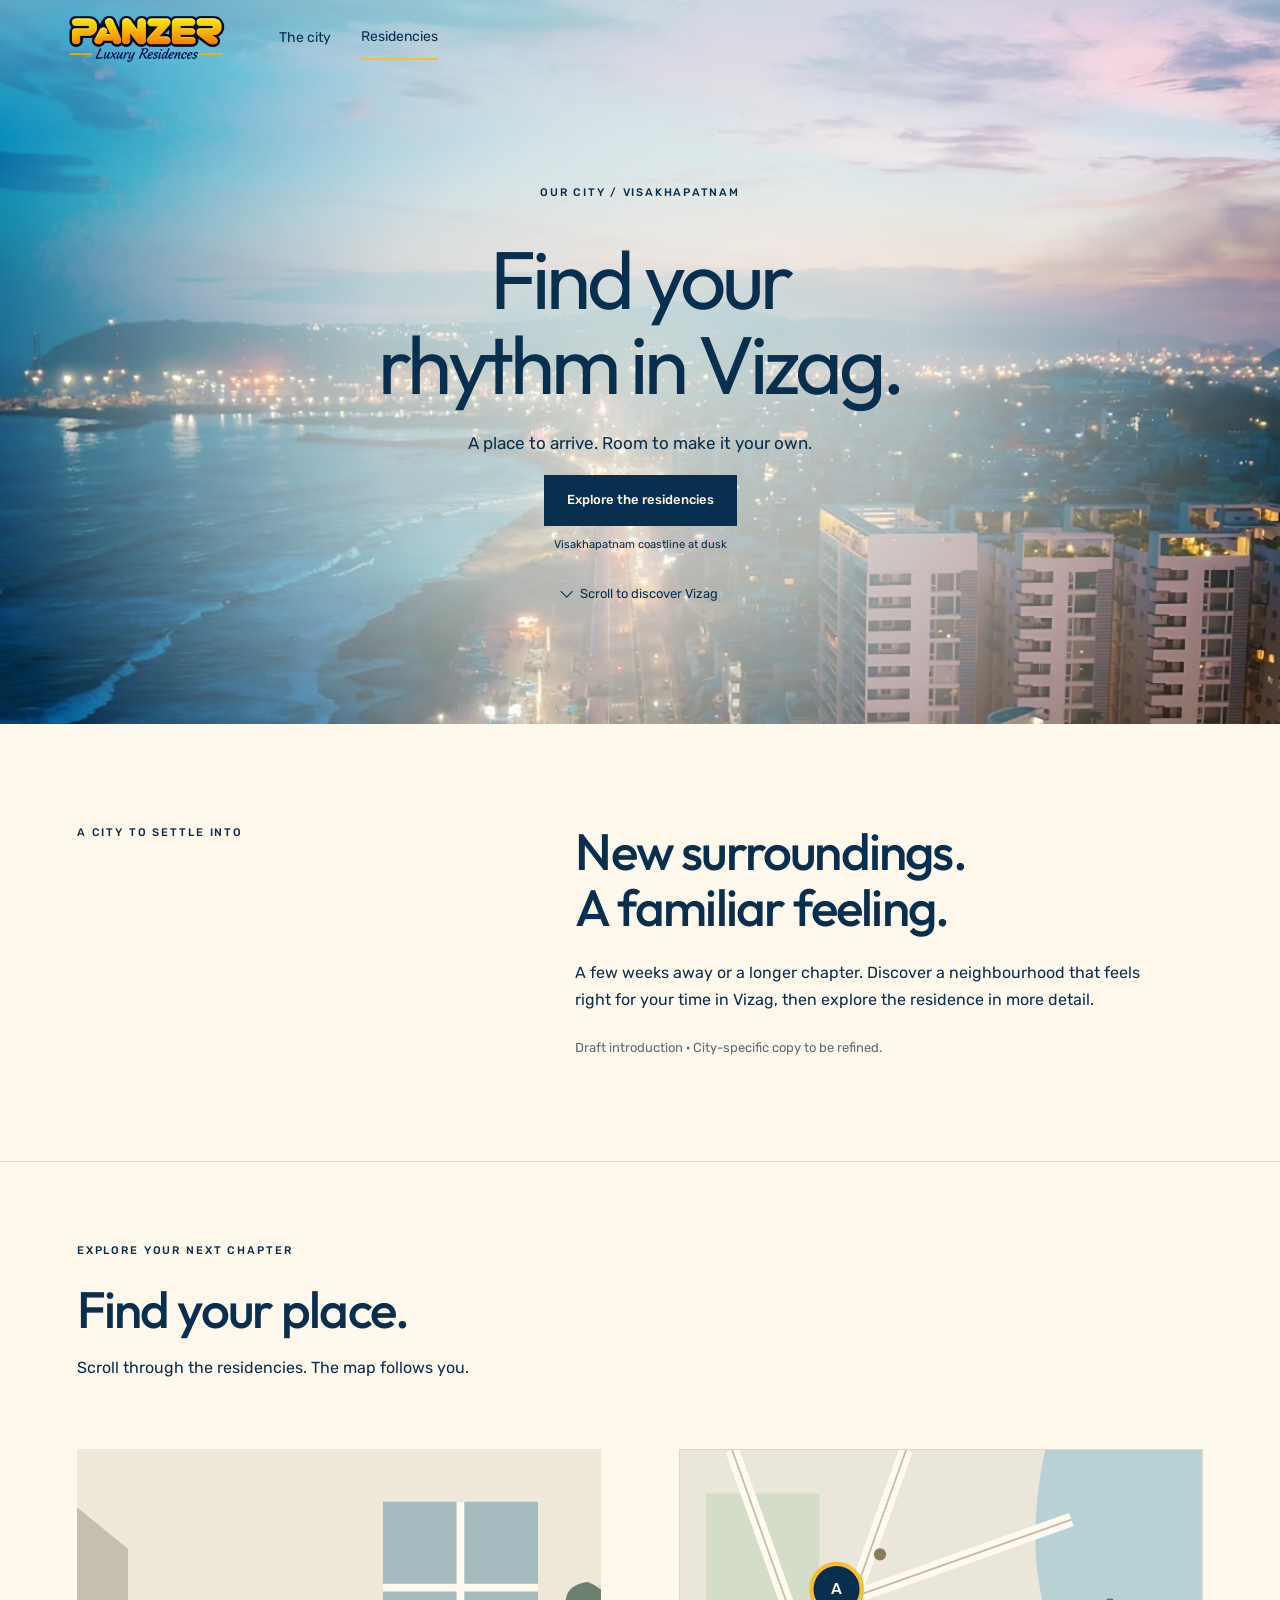
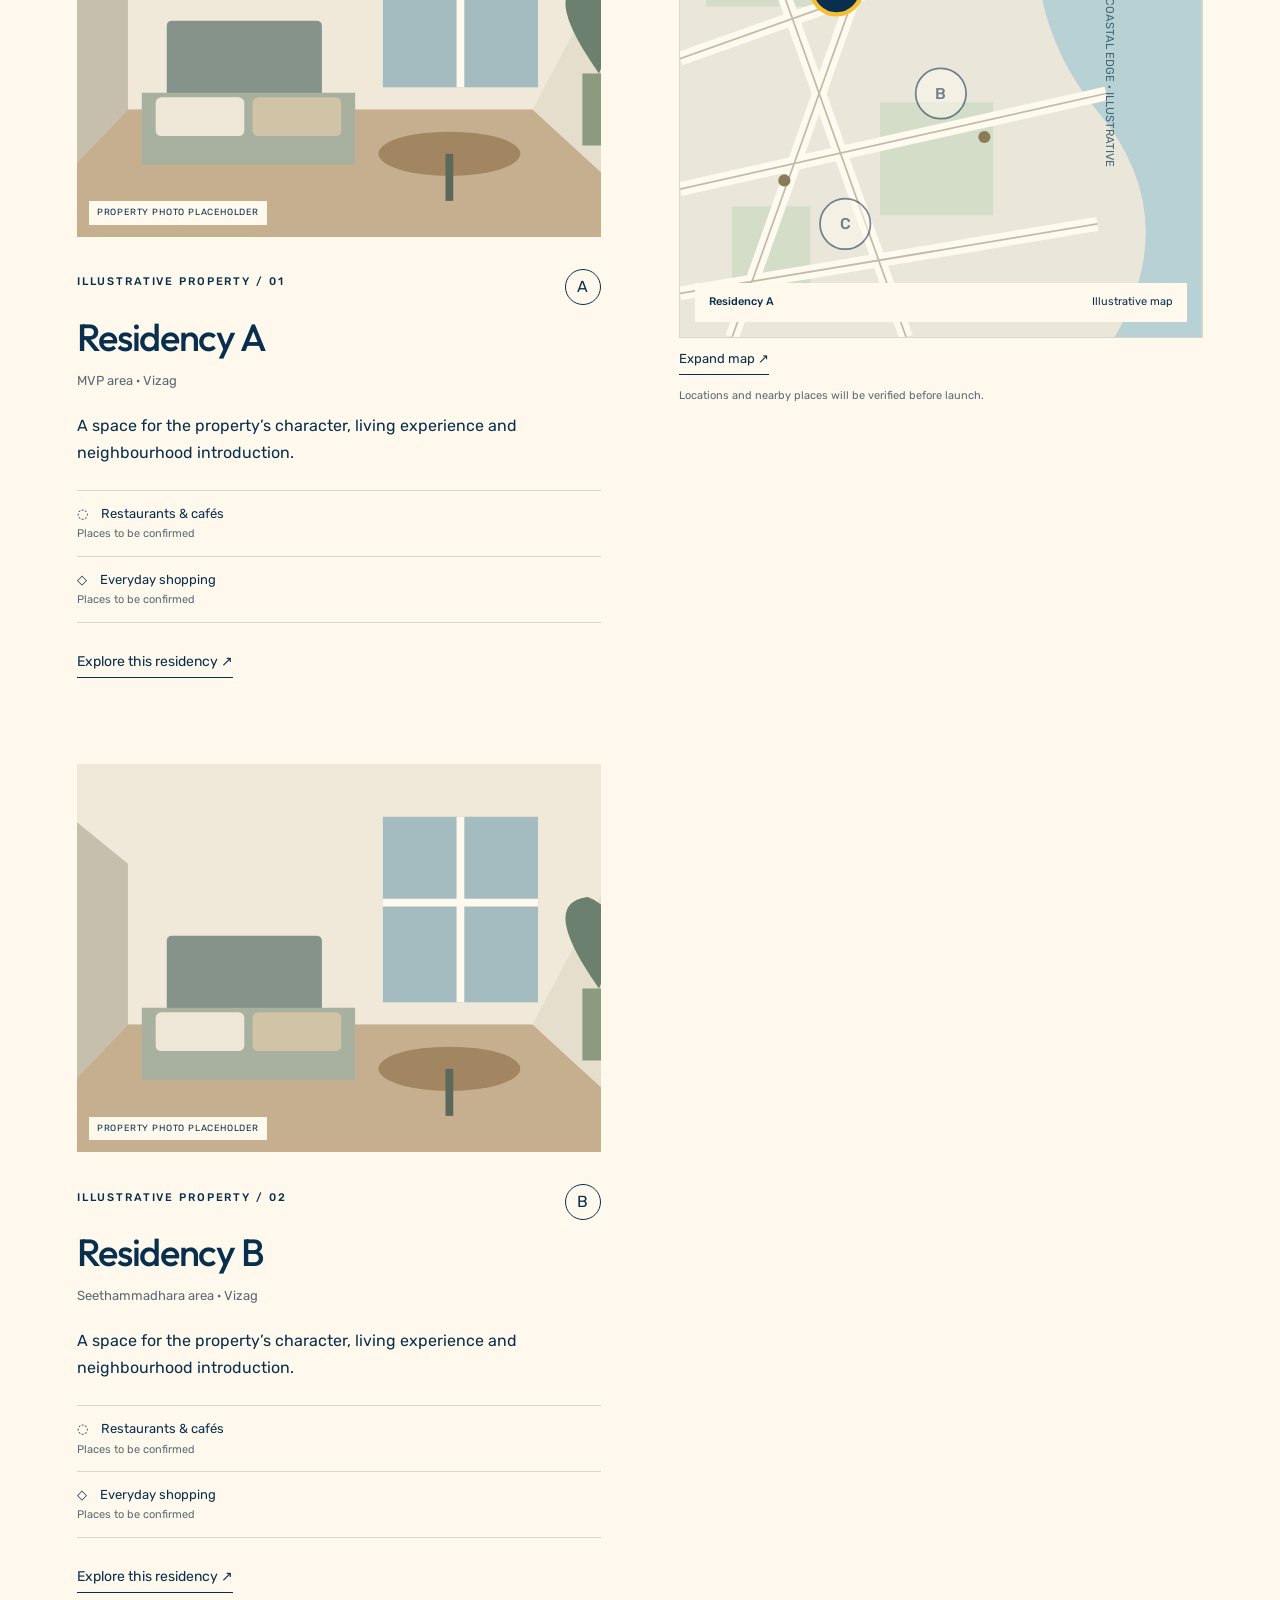
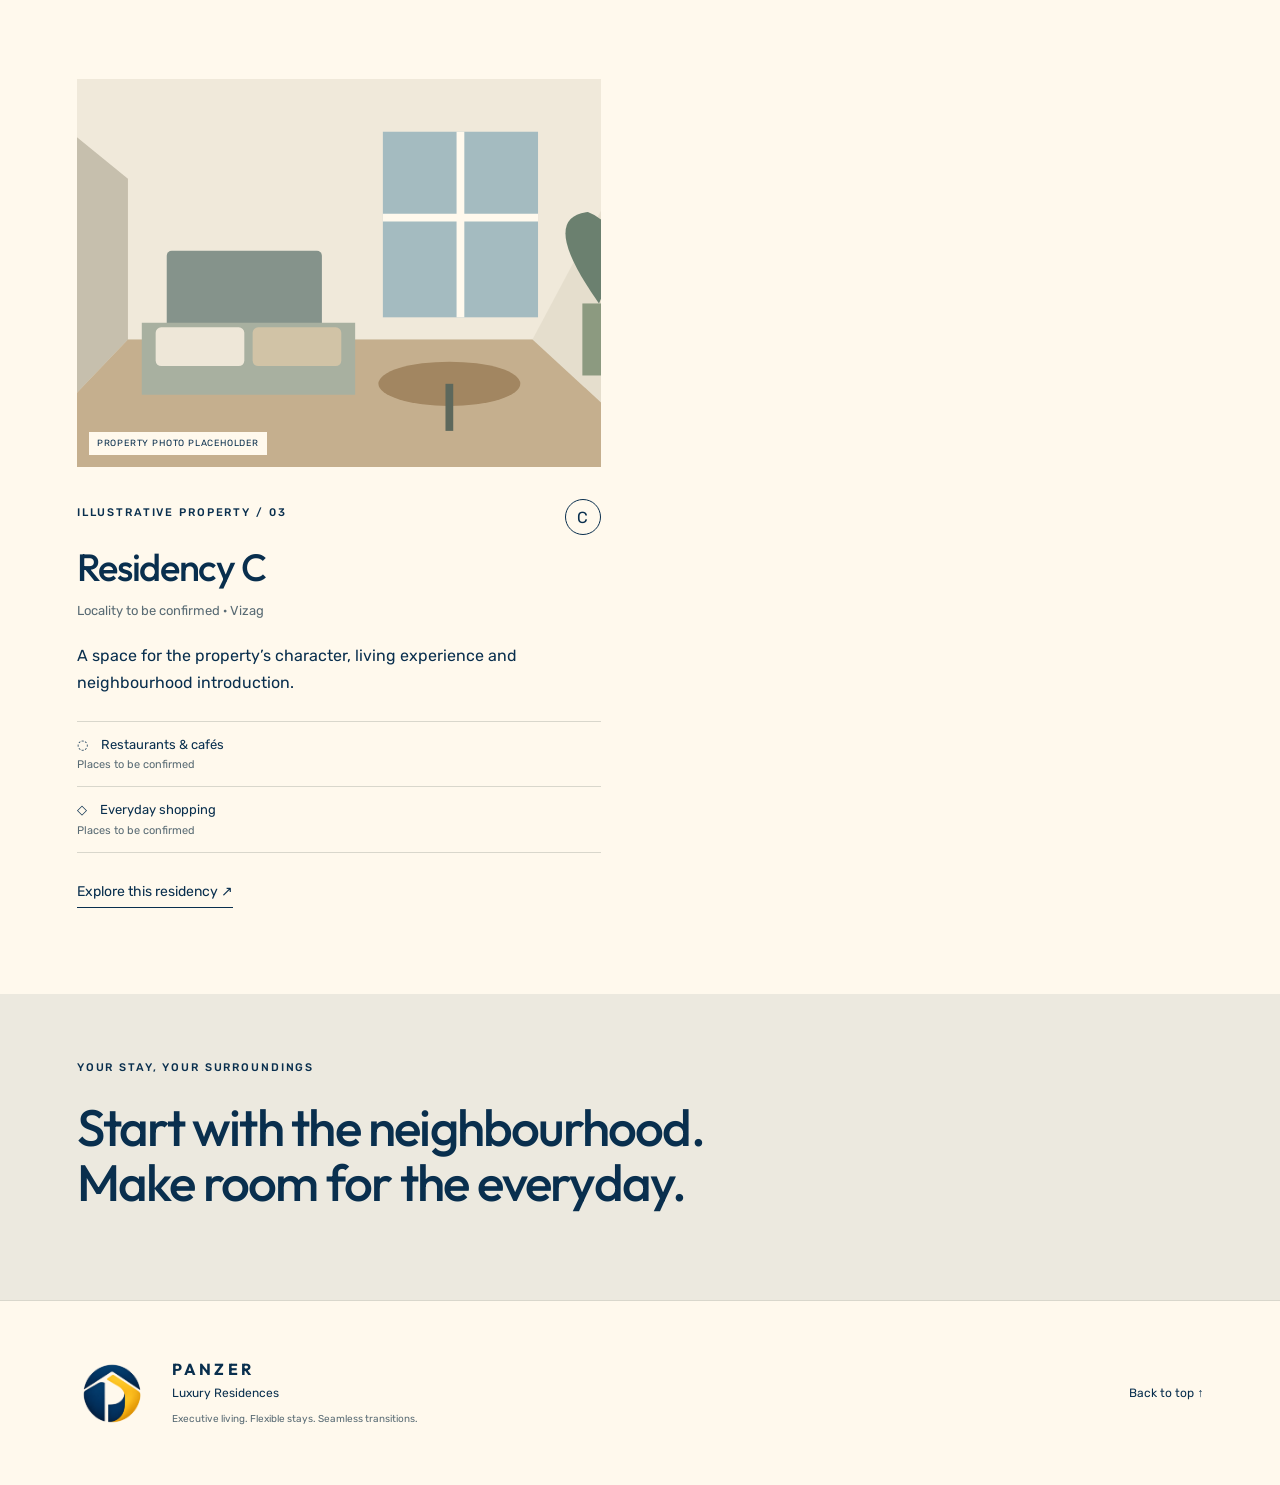
==== commit 63d90be1: "Refresh the shared coastal assets on city and residence pages" ====
--- a/prototypes/city.html
+++ b/prototypes/city.html
@@ -1,6 +1,6 @@
-<!doctype html><html lang="en"><head><meta charset="utf-8"><meta name="viewport" content="width=device-width, initial-scale=1"><meta name="description" content="Panzer Luxury Residences — executive living for weeks to months."><title>Vizag · Panzer Luxury Residences</title></head><body><link rel="stylesheet" href="/assets/city-route.css"><script type="module" src="/assets/city-route.mjs"></script><script type="module" src="/assets/prototype.mjs"></script><link rel="stylesheet" href="https://fonts.googleapis.com/css2?family=Outfit:wght@400;500;600&family=Rubik:wght@400;500&display=swap">
-<link rel="stylesheet" href="/assets/hero-motion.css?v=20261111-random-drift-faster">
-<script type="module" src="/assets/hero-motion.mjs?v=city-edit-reset"></script>
+<!doctype html><html lang="en"><head><meta charset="utf-8"><meta name="viewport" content="width=device-width, initial-scale=1"><meta name="description" content="Panzer Luxury Residences — executive living for weeks to months."><title>Vizag · Panzer Luxury Residences</title></head><body><link rel="stylesheet" href="/assets/city-route.css?v=coast-36b36eb"><script type="module" src="/assets/city-route.mjs?v=coast-36b36eb"></script><script type="module" src="/assets/prototype.mjs"></script><link rel="stylesheet" href="https://fonts.googleapis.com/css2?family=Outfit:wght@400;500;600&family=Rubik:wght@400;500&display=swap">
+<link rel="stylesheet" href="/assets/hero-motion.css?v=coast-36b36eb">
+<script type="module" src="/assets/hero-motion.mjs?v=coast-36b36eb"></script>
 <script type="module" src="/assets/city-search.mjs?v=india"></script>
 <script type="module" src="/assets/story-stack.mjs?v=residence-photos-1"></script>
 <script type="module" src="/assets/desktop-journey.mjs?v=residence-photos-1"></script>
--- a/assets/city-route.css
+++ b/assets/city-route.css
@@ -7,24 +7,34 @@
 
 #panzer-home.pz-city-view .pz-city-nav { display: inline-block; }
 #panzer-home.pz-city-view .pz-hero > :is(.pz-eyebrow,#pz-headline,.pz-intro,.pz-search) {
-  visibility: hidden;
-  pointer-events: none;
+  display: none;
+}
+#panzer-home.pz-city-view .pz-hero{
+  min-block-size:min(72svh,43rem);
+  padding-block:clamp(12px,3svh,32px);
 }
 #panzer-home.pz-city-view .pz-city-copy {
-  position: absolute;
-  inset: 0;
   display: flex;
   flex-direction: column;
   align-items: center;
   justify-content: center;
-  padding: 2rem clamp(24px,6cqw,64px) 4rem;
   animation: pz-city-arrival .42s ease-out both;
 }
-#panzer-home.pz-city-view .pz-scene-caption { visibility: hidden; pointer-events: none; }
-#panzer-home .pz-city-caption { margin-top: 1rem; font-size: .75rem; color: var(--pz-muted); }
+#panzer-home.pz-city-view .pz-scene-caption { display:none }
+#panzer-home .pz-city-caption { margin-top:.6rem;font-size:.7rem;color:var(--pz-muted) }
+#panzer-home.pz-city-view .pz-city-copy .pz-intro{margin:0}
+#panzer-home .pz-discover-city{
+  display:inline-flex;align-items:center;gap:.6rem;min-height:44px;
+  margin-top:clamp(8px,2svh,20px);font-size:.81rem;color:var(--pz-navy);text-decoration:none;
+}
+#panzer-home .pz-discover-city::before{
+  content:'';width:.52rem;height:.52rem;border:solid currentColor;
+  border-width:0 1.5px 1.5px 0;transform:translateY(-2px) rotate(45deg);
+}
+#panzer-home .pz-discover-city:hover{text-decoration:underline;text-underline-offset:.25em}
 #panzer-home .pz-city-copy h1 { margin: .4rem 0 1rem; }
 #panzer-home .pz-city-copy h1:focus { outline: none; }
-#panzer-home .pz-city-copy .pz-button { margin-top: 1.5rem; }
+#panzer-home .pz-city-copy .pz-button { margin-top:clamp(12px,2svh,22px); }
 @keyframes pz-city-arrival {
   from { opacity: 0; transform: translateY(7px); }
   to { opacity: 1; transform: translateY(0); }
--- a/assets/hero-motion.css
+++ b/assets/hero-motion.css
@@ -26,7 +26,7 @@
 #panzer-home .pz-head::before{content:'';position:absolute;inset:0;z-index:-1;opacity:0;background:linear-gradient(115deg,var(--pz-scene-cool,#d7e0de),#fff9eded 48%,var(--pz-scene-warm,#f0dfb6));transition:opacity .9s ease;backdrop-filter:blur(18px) saturate(.8);-webkit-backdrop-filter:blur(18px) saturate(.8)}
 #panzer-home.pz-city-submitted .pz-head::before{opacity:.88}
 #panzer-home .pz-hero{position:relative;isolation:isolate}
-#panzer-home .pz-hero-visual{position:absolute;inset:0;z-index:-1;overflow:hidden;pointer-events:none}
+#panzer-home .pz-hero-visual{position:absolute;inset:0;z-index:1;overflow:hidden;pointer-events:none}
 #panzer-home .pz-scene-layer{position:absolute;inset:0;background-size:cover;background-position:center;opacity:0;transform:scale(1.025);filter:saturate(.55);transition:opacity 1s ease,transform 1.3s cubic-bezier(.22,.61,.36,1)}
 #panzer-home .pz-scene-layer.is-visible{opacity:1;transform:scale(1)}
 #panzer-home .pz-hero-visual::after{content:'';position:absolute;inset:0;opacity:0;background:radial-gradient(ellipse at 0 100%,#f6bf3245,transparent 48%),radial-gradient(ellipse at 100% 0,#fff9edcc,transparent 48%),linear-gradient(90deg,#fff9edb8,#fff9edf2 25%,#fff9edf2 75%,#fff9edb8);transition:opacity 1s ease}
@@ -38,6 +38,62 @@
 @container(max-width:700px){#panzer-home .pz-cloud{width:130%;height:110%;filter:blur(28px)}#panzer-home .pz-atmosphere::after{background:radial-gradient(ellipse at 50% 50%,#fff9eda3,#fff9ed33),linear-gradient(#fff9ed55,transparent 25%)}}
 @media(prefers-reduced-motion:reduce){#panzer-home{transition:none}#panzer-home .pz-cloud{animation:none;will-change:auto}#panzer-home .pz-cloud-navy{transform:translate(-80%,-65%)}#panzer-home .pz-cloud-gold{transform:translate(-20%,-40%)}#panzer-home .pz-cloud-teal{transform:translate(-75%,-10%)}#panzer-home .pz-cloud-apricot{transform:translate(-15%,-85%)}#panzer-home .pz-head::before,#panzer-home .pz-scene-layer,#panzer-home .pz-hero-visual::after{transition:none;transform:none}#panzer-home .pz-motion-toggle{display:none}}
 
+/* Keep the coast and its horizon aligned when the search becomes the city page. */
+#panzer-home.pz-vizag-scene .pz-scene-layer{min-height:100svh;background-position:50% 35%;filter:saturate(.96)}
+#panzer-home.pz-vizag-scene .pz-hero-visual::after{
+  background:radial-gradient(ellipse 55% 83% at 50% 52%,#fff9edcb 0%,#fff9edab 40%,#fff9ed66 66%,transparent 100%),linear-gradient(#fff9ed59,transparent 19%);
+}
+@container(max-width:700px){
+  #panzer-home.pz-vizag-scene .pz-hero-visual::after{
+    background:linear-gradient(100deg,#fff9edb8,#fff9ed96 60%,#fff9ed36);
+  }
+}
+html #panzer-home .pz-head{padding-block:clamp(7px,1.2svh,13px);border-bottom:0}
+html #panzer-home .pz-main-logo{width:clamp(126px,13vw,164px)}
+#panzer-home.pz-vizag-scene .pz-head::before{background:none;backdrop-filter:none;-webkit-backdrop-filter:none;opacity:0}
+#panzer-home.pz-vizag-scene .pz-hero :is(.pz-intro,.pz-search-meta,.pz-city-caption,.pz-scene-caption){color:var(--pz-navy)}
+#panzer-home.pz-vizag-scene .pz-motion-toggle{display:none}
+html #panzer-home .pz-hero{padding-block:clamp(18px,4svh,48px)}
+html #panzer-home .pz-hero h1{
+  font-size:clamp(34px,min(7.1cqw,9.5svh),82px);line-height:1.03;
+  margin-block:clamp(10px,2svh,22px) clamp(12px,2.5svh,26px);
+}
+html #panzer-home .pz-search{margin-block-start:clamp(14px,2.8svh,30px)}
+#panzer-home.pz-vizag-scene .pz-scene-caption{margin-top:10px}
+@media(max-height:670px){
+  #panzer-home:has(#pz-search-result a) .pz-hero > .pz-intro{display:none}
+  #panzer-home:has(#pz-search-result a) .pz-result{padding-top:8px}
+}
+@media(max-height:490px){
+  #panzer-home:has(#pz-search-result a) .pz-hero > .pz-eyebrow,
+  #panzer-home:has(#pz-search-result a) .pz-search-meta{display:none}
+  #panzer-home:has(#pz-search-result a) .pz-hero{padding-block:8px}
+  #panzer-home:has(#pz-search-result a) .pz-hero h1{font-size:clamp(26px,6svh,34px);margin-block:0 8px}
+  #panzer-home:has(#pz-search-result a) #pz-headline span{display:inline}
+  #panzer-home:has(#pz-search-result a) .pz-search{margin-block-start:6px}
+}
+@media (min-width:480px) and (max-height:490px){
+  #panzer-home:has(#pz-search-result a) .pz-search-row{flex-direction:row}
+  #panzer-home:has(#pz-search-result a) .pz-search-row .pz-button{width:auto}
+  #panzer-home:has(#pz-search-result a) .pz-scene-caption{margin-top:4px}
+}
+#panzer-home :is(#pz-city-input,#pz-property-city):focus{
+  border-color:var(--pz-navy);outline:2px solid var(--pz-navy);outline-offset:2px;
+}
+#panzer-home :is(#pz-city-input,#pz-property-city)[data-pointer-focus]:focus{outline:none}
+#panzer-home #pz-search-result a{
+  display:inline-flex;align-items:center;min-height:44px;margin-top:12px;padding:10px 18px;
+  background:var(--pz-gold);color:var(--pz-navy);border:1px solid var(--pz-gold);
+  font-weight:500;text-decoration:none;
+}
+#panzer-home #pz-search-result a:hover{background:#ffd365}
+@container(max-width:700px){
+  #panzer-home .pz-search .pz-search-row{position:relative}
+  #panzer-home .pz-search .pz-city-field{position:static}
+}
+@media(forced-colors:active){
+  #panzer-home :is(#pz-city-input,#pz-property-city):focus{border-color:Highlight}
+}
 /* Only the separate animation study has these review controls. */
 .pz-study{background:#092f4e;color:#fff9ed;padding:22px clamp(22px,6vw,64px);font:14px/1.6 system-ui,sans-serif}
 .pz-study p{margin:0 0 12px;max-width:900px}.pz-study strong{color:#f6bf32}
--- a/assets/story-stack.css
+++ b/assets/story-stack.css
@@ -25,3 +25,52 @@
   #panzer-home .pz-story-deck :focus-visible{outline:2px solid #092f4e;outline-offset:3px}
 }
 @media(prefers-reduced-motion:reduce){#panzer-home .pz-story-card{will-change:auto}}
+
+#panzer-home .pz-story-card,#panzer-home .pz-desktop-stack-card{
+  appearance:none;padding:0;font:inherit;color:inherit;cursor:zoom-in
+}
+#panzer-home .pz-desktop-stack-card:focus-visible,#panzer-home .pz-story-card:focus-visible{
+  outline:3px solid #f6bf32;outline-offset:3px
+}
+.pz-viewer-origin{visibility:hidden}
+html:has(.pz-photo-viewer[open]){overflow:hidden}
+html:has(.pz-photo-viewer[open][data-page-gutter]){scrollbar-gutter:stable}
+.pz-photo-viewer{
+  position:fixed;inset:0;width:100%;height:100%;max-width:none;max-height:none;
+  margin:0;padding:0;border:0;background:transparent;overflow:hidden;color:#092f4e;
+  overscroll-behavior:contain;font-family:Rubik,Arial,sans-serif
+}
+.pz-photo-viewer[open]{display:grid;place-items:center}
+.pz-photo-viewer::backdrop{background:transparent}
+.pz-viewer-shade{
+  position:absolute;inset:0;background:rgba(9,32,49,.53);
+  -webkit-backdrop-filter:blur(12px);backdrop-filter:blur(12px);
+  opacity:0;transition:opacity 350ms ease
+}
+.pz-viewer-open .pz-viewer-shade{opacity:1}
+.pz-viewer-frame{
+  --pz-photo-ratio:1.333333;position:relative;width:min(80vw,calc(80vh * var(--pz-photo-ratio)));
+  width:min(80vw,calc(80dvh * var(--pz-photo-ratio)));aspect-ratio:var(--pz-photo-ratio)
+}
+.pz-viewer-picture{position:absolute;inset:0;border-radius:5px;overflow:hidden;box-shadow:0 16px 64px #091b2d59}
+.pz-viewer-picture img{display:block;width:100%;height:100%;object-fit:contain}
+.pz-viewer-picture img+img{position:absolute;inset:0}
+.pz-viewer-controls{position:absolute;inset:0;pointer-events:none;opacity:0;transition:opacity 120ms ease}
+.pz-viewer-open .pz-viewer-controls{opacity:1;transition:opacity 200ms ease 200ms}
+.pz-viewer-controls button{
+  position:absolute;pointer-events:auto;display:grid;place-items:center;
+  width:44px;height:44px;padding:0;border:1px solid #092f4e30;border-radius:5px;
+  background:#fff9edf5;color:#092f4e;font:22px/1 Rubik,Arial,sans-serif;cursor:pointer;box-shadow:0 2px 10px #092f4e22
+}
+.pz-viewer-controls button:hover{background:#fff2cd}
+.pz-viewer-controls button:focus-visible{outline:3px solid #f6bf32;outline-offset:2px}
+.pz-viewer-close{top:8px;right:8px}
+.pz-viewer-prev,.pz-viewer-next{top:50%;transform:translateY(-50%)}
+.pz-viewer-prev{left:8px}.pz-viewer-next{right:8px}
+.pz-viewer-count{
+  position:absolute;bottom:8px;left:50%;transform:translateX(-50%);white-space:nowrap;
+  padding:5px 9px;border-radius:3px;background:#fff9edf5;color:#092f4e;font-size:11px;line-height:1.4
+}
+@media(prefers-reduced-motion:reduce){
+  .pz-photo-viewer .pz-viewer-shade,.pz-photo-viewer .pz-viewer-controls{transition:none}
+}
--- a/assets/desktop-journey.css
+++ b/assets/desktop-journey.css
@@ -13,13 +13,14 @@
 #panzer-home.pz-desktop-motion .pz-journey{--pz-row-travel:clamp(32px,3.2cqw,48px);padding-inline-end:var(--pz-row-travel)}
 #panzer-home.pz-desktop-motion .pz-journey>span{transform:translateX(calc(var(--pz-row-travel)*var(--pz-row-focus,0)));color:color-mix(in srgb,var(--pz-paper) calc(var(--pz-row-focus,0)*100%),#9eb3c4)}
 #panzer-home.pz-desktop-motion .pz-journey>.pz-journey-number{color:color-mix(in srgb,var(--pz-gold) calc(var(--pz-row-focus,0)*100%),#a5a08a)}
-#panzer-home.pz-desktop-ready .pz-audience-visual .pz-photo{height:470px;min-height:0;overflow:hidden;align-items:end;padding:0}
-#panzer-home.pz-desktop-ready .pz-desktop-audience-track{display:block;position:absolute;inset:0 0 auto;height:300%;width:100%;will-change:transform}
-#panzer-home.pz-desktop-ready .pz-desktop-audience-track img{display:block;width:100%;height:33.333333%;object-fit:cover}
-#panzer-home.pz-desktop-ready .pz-audience-visual .pz-photo-label{position:relative;z-index:1;width:100%;padding:24px;background:#fff9edf2}
+#panzer-home .pz-audience-visual .pz-photo:has(.pz-journey-art){display:grid;grid-template-columns:minmax(0,1fr);grid-template-rows:minmax(0,1fr) auto;height:clamp(320px,85cqw,470px);min-height:0;overflow:hidden;padding:0;background:#fff7ea;align-items:stretch;justify-items:stretch}
+#panzer-home .pz-audience-visual .pz-photo:has(.pz-journey-art)::before,#panzer-home .pz-audience-visual .pz-photo:has(.pz-journey-art)::after{display:none}
+#panzer-home .pz-journey-art{position:relative;overflow:hidden}
+#panzer-home .pz-journey-art .pz-desktop-audience-track{display:block;position:absolute;inset:0 0 auto;height:300%;width:100%;will-change:transform}
+#panzer-home .pz-journey-art img{display:block;width:100%;height:33.333333%;object-fit:contain}
+#panzer-home .pz-journey-art+.pz-photo-label{position:relative;padding:12px 20px;background:var(--pz-paper)}
 #panzer-home.pz-desktop-ready .pz-image-index{margin-bottom:10px}
-#panzer-home.pz-desktop-ready #pz-journey-photo-caption,#panzer-home.pz-desktop-ready .pz-audience-visual .pz-photo-label i{display:none}
-#panzer-home.pz-desktop-ready .pz-desktop-image-note{display:block;margin-top:6px;font-size:11px}
+#panzer-home .pz-journey-art+.pz-photo-label :is(#pz-journey-photo-caption,i){display:none}
 #panzer-home.pz-desktop-motion .pz-panel:not(.pz-reverse):before{transform-origin:0 0;transform:scale(var(--pz-panel-x,1),var(--pz-panel-y,1));opacity:var(--pz-panel-opacity,1)}
 #panzer-home.pz-desktop-motion .pz-panel.pz-reverse:before{transform:translateX(calc((1 - var(--pz-navy-progress,1))*100%))}
 #panzer-home.pz-desktop-motion .pz-panel>.pz-panel-copy,#panzer-home.pz-desktop-motion .pz-panel>.pz-photo{opacity:var(--pz-panel-content,1);transform:translateY(calc((1 - var(--pz-panel-content,1))*16px))}
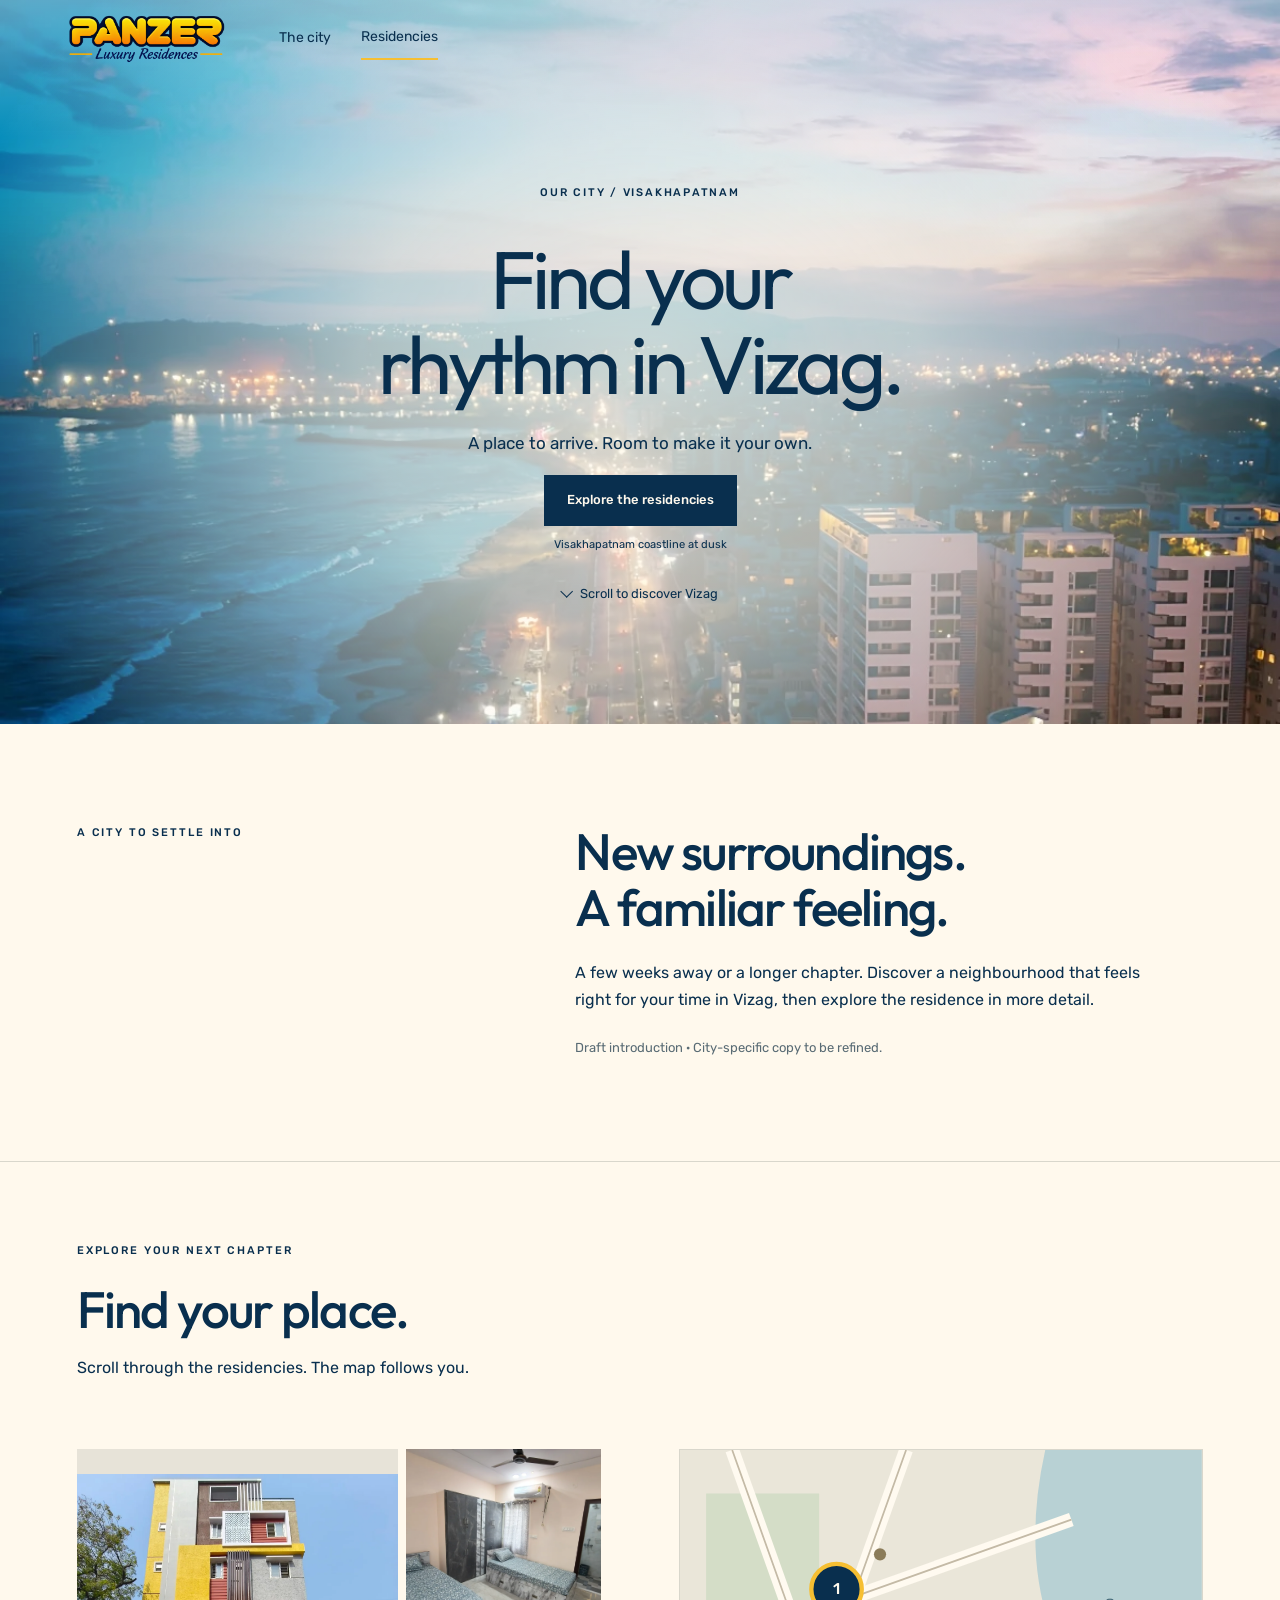
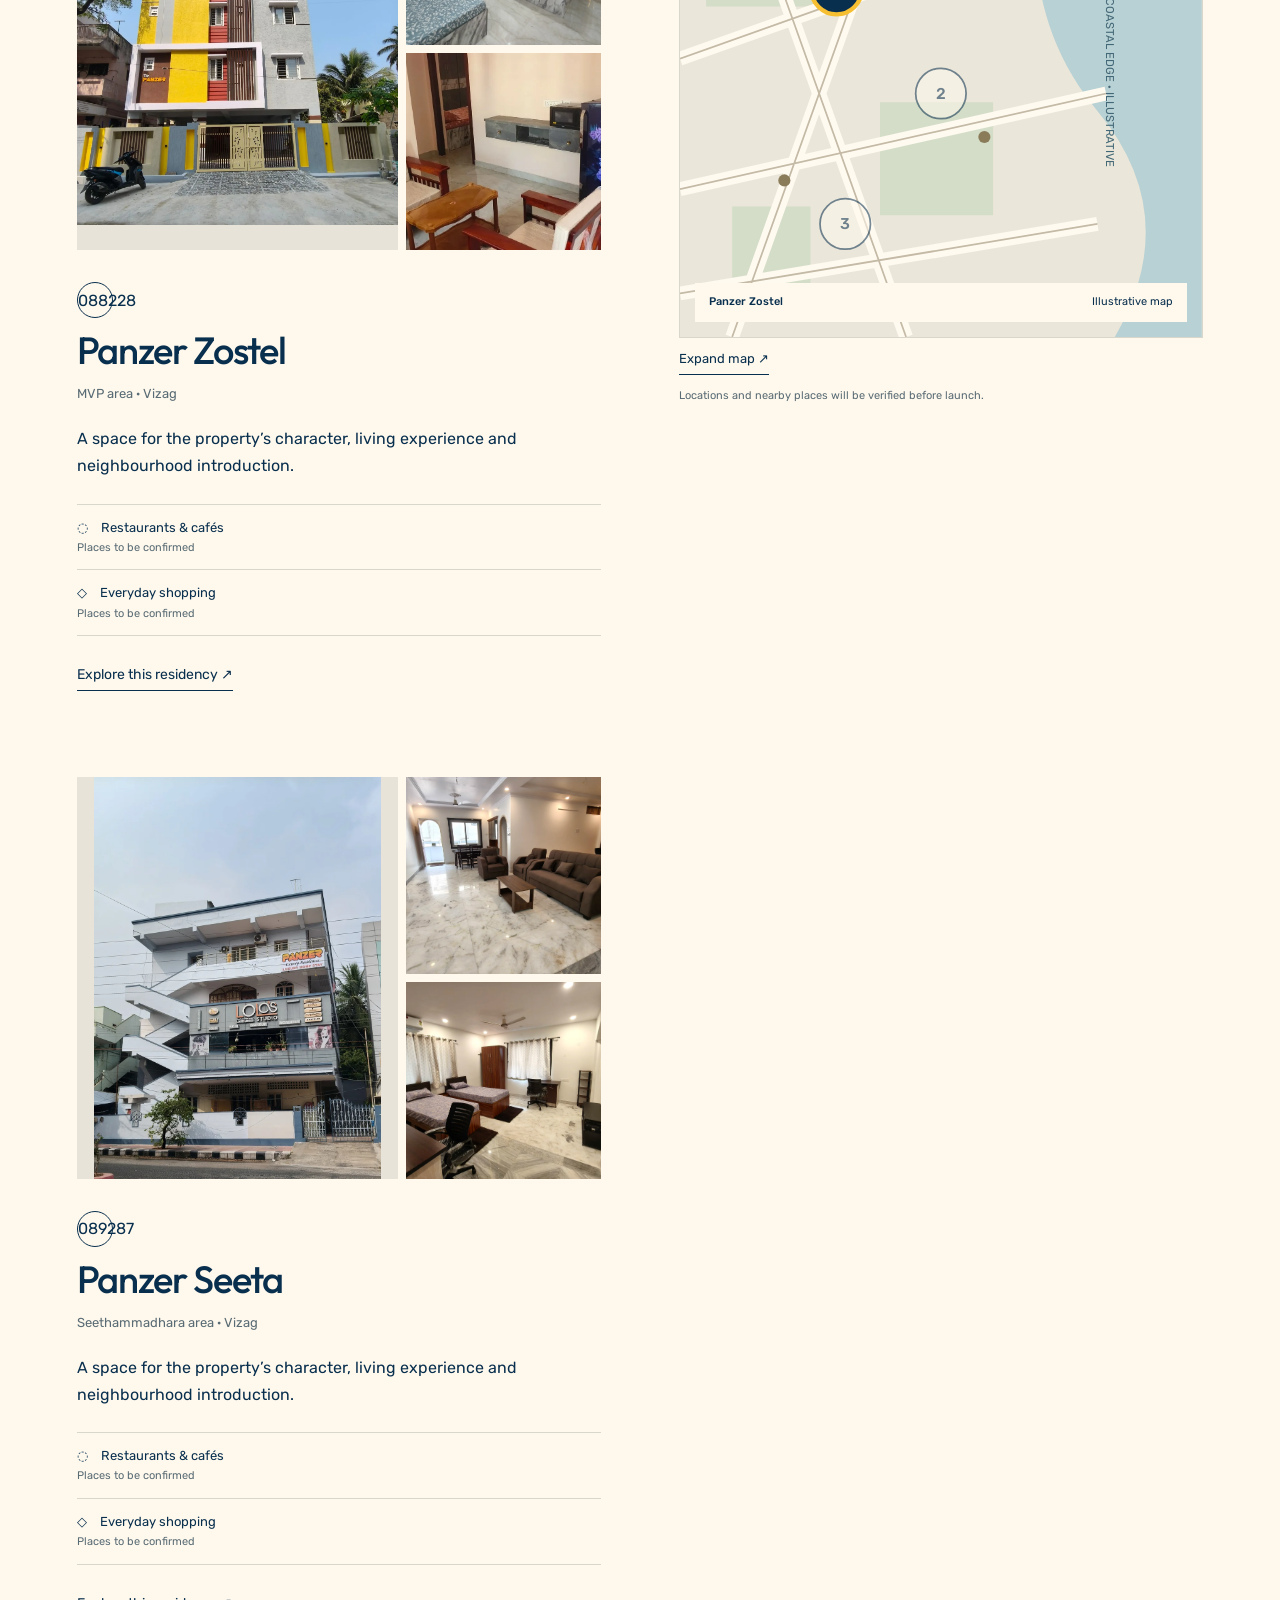
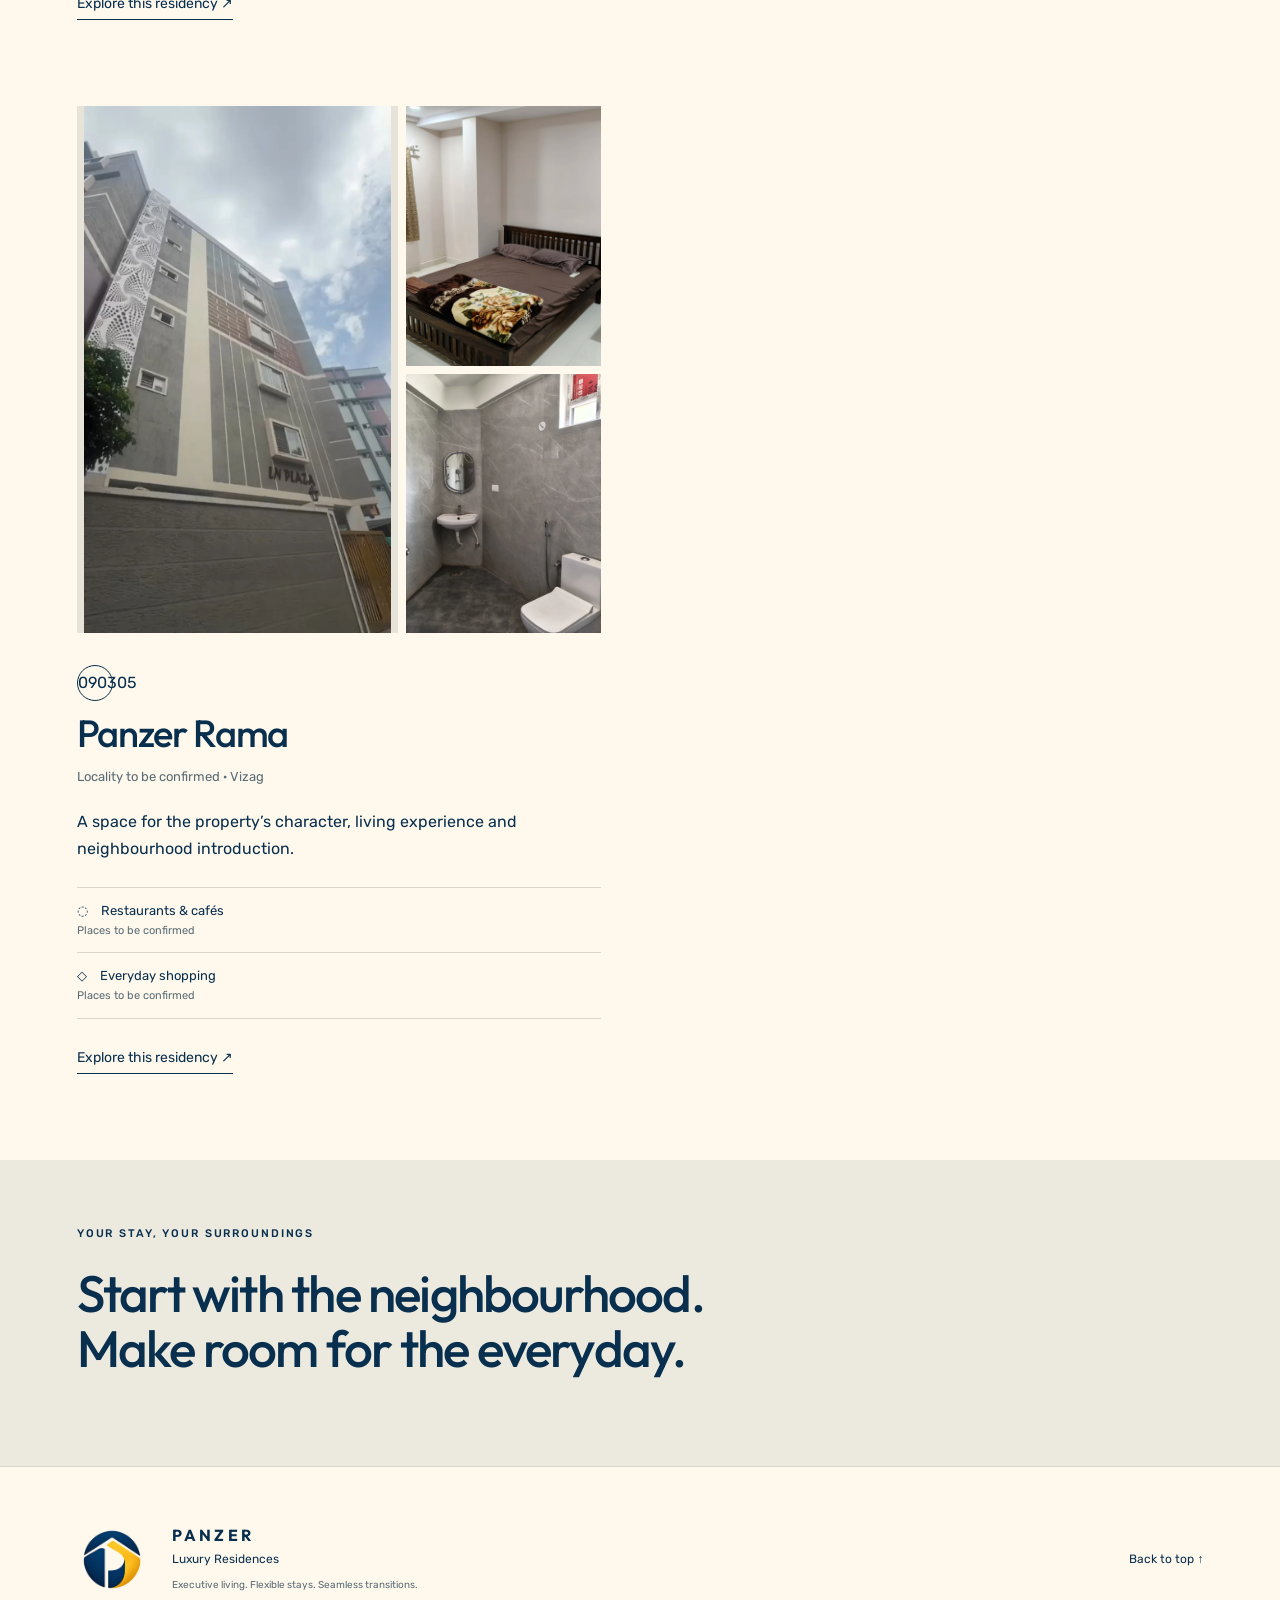
==== commit d35bae88: "Name the residences and publish their property galleries" ====
--- a/prototypes/city.html
+++ b/prototypes/city.html
@@ -1,9 +1,9 @@
-<!doctype html><html lang="en"><head><meta charset="utf-8"><meta name="viewport" content="width=device-width, initial-scale=1"><meta name="description" content="Panzer Luxury Residences — executive living for weeks to months."><title>Vizag · Panzer Luxury Residences</title></head><body><link rel="stylesheet" href="/assets/city-route.css?v=coast-36b36eb"><script type="module" src="/assets/city-route.mjs?v=coast-36b36eb"></script><script type="module" src="/assets/prototype.mjs"></script><link rel="stylesheet" href="https://fonts.googleapis.com/css2?family=Outfit:wght@400;500;600&family=Rubik:wght@400;500&display=swap">
+<!doctype html><html lang="en"><head><meta charset="utf-8"><meta name="viewport" content="width=device-width, initial-scale=1"><meta name="description" content="Panzer Luxury Residences — executive living for weeks to months."><title>Vizag · Panzer Luxury Residences</title><link rel="stylesheet" href="/assets/residence-photos.css"></head><body><link rel="stylesheet" href="/assets/city-route.css?v=coast-36b36eb"><script type="module" src="/assets/city-route.mjs?v=coast-36b36eb"></script><script type="module" src="/assets/prototype.mjs?v=residence-names-1"></script><link rel="stylesheet" href="https://fonts.googleapis.com/css2?family=Outfit:wght@400;500;600&family=Rubik:wght@400;500&display=swap">
 <link rel="stylesheet" href="/assets/hero-motion.css?v=coast-36b36eb">
 <script type="module" src="/assets/hero-motion.mjs?v=coast-36b36eb"></script>
 <script type="module" src="/assets/city-search.mjs?v=india"></script>
 <script type="module" src="/assets/story-stack.mjs?v=residence-photos-1"></script>
-<script type="module" src="/assets/desktop-journey.mjs?v=residence-photos-1"></script>
+<script type="module" src="/assets/desktop-journey.mjs?v=companion-reveal-1"></script>
 <style>
 #panzer-home{--pz-navy:#092F4E;--pz-gold:#F6BF32;--pz-paper:#FFF9ED;--pz-line:#d9d7ce;--pz-soft:#eee9dd;--pz-muted:#526575;background:var(--pz-paper);color:var(--pz-navy);font-family:'Rubik',sans-serif;font-size:15px;line-height:1.7;container-type:inline-size;color-scheme:light;overflow-wrap:break-word}
 #panzer-home *{box-sizing:border-box}
@@ -232,7 +232,7 @@
 #pz-city-options li:hover,#pz-city-options [aria-selected=true]{background:#f7e8c3}
 </style>
 <link rel="stylesheet" href="/assets/story-stack.css?v=residence-photos-1">
-<link rel="stylesheet" href="/assets/desktop-journey.css?v=residence-photos-1">
+<link rel="stylesheet" href="/assets/desktop-journey.css?v=companion-halo-3">
 <div id="panzer-home" class="pz-city-view">
   <header class="pz-head pz-wrap" id="pz-top">
     <a href="/" aria-label="Panzer Luxury Residences home"><img class="pz-main-logo" src="/assets/panzer-main-logo-transparent.png" alt="PANZER Luxury Residences"></a>
@@ -275,11 +275,23 @@
 </section>
     <section class="pz-living" id="pz-living" aria-labelledby="pz-living-title">
       <div class="pz-section-head pz-wrap"><div><span class="pz-eyebrow">The living experience</span><h2 id="pz-living-title">Space to live.<br>Space to focus.</h2></div><p>Executive living. Flexible stays.<br>Seamless transitions.</p></div>
-      <div class="pz-panel"><div class="pz-panel-copy"><span class="pz-eyebrow">Make yourself at home</span><h3>More room for<br>your everyday.</h3><p>A home-like setting for an extended stay. A place to return to, unwind and find your own rhythm in a new city.</p></div><div class="pz-photo"><span class="pz-photo-label"><b>Your space to settle in</b>Actual room photograph<i>Photo placement · original to be supplied</i></span></div></div>
-      <div class="pz-panel pz-reverse"><div class="pz-photo"><span class="pz-photo-label"><b>The details of daily living</b>Actual shared-space or residence-detail photograph<i>Photo placement · original to be supplied</i></span></div><div class="pz-panel-copy"><span class="pz-eyebrow">Focus on what matters</span><h3>A stay with<br>people behind it.</h3><p>Professionally managed residences that make the transition into a new city feel more settled, whether you're here for a project, an assignment or a move.</p></div></div>
-      <div class="pz-pending pz-wrap">For review: specific amenities and services will be added after the family confirms them.</div>
+      <div class="pz-panel"><div class="pz-panel-copy"><span class="pz-eyebrow">Make yourself at home</span><h3>More room for<br>your everyday.</h3><p>A home-like setting for an extended stay. A place to return to, unwind and find your own rhythm in a new city.</p></div>
+        <ul class="pz-amenities" aria-label="Residence amenities">
+          <li style="--pz-order:0"><svg aria-hidden="true" focusable="false"><use href="/assets/living-amenities.svg#desk"/></svg><span>Work desk</span></li>
+          <li style="--pz-order:1"><svg aria-hidden="true" focusable="false"><use href="/assets/living-amenities.svg#wifi"/></svg><span>Wi-Fi</span></li>
+          <li style="--pz-order:2"><svg aria-hidden="true" focusable="false"><use href="/assets/living-amenities.svg#room"/></svg><span>Furnished room</span></li>
+          <li style="--pz-order:3"><svg aria-hidden="true" focusable="false"><use href="/assets/living-amenities.svg#housekeeping"/></svg><span>Housekeeping</span></li>
+          <li style="--pz-order:4"><svg aria-hidden="true" focusable="false"><use href="/assets/living-amenities.svg#laundry"/></svg><span>Laundry</span></li>
+          <li style="--pz-order:5"><svg aria-hidden="true" focusable="false"><use href="/assets/living-amenities.svg#assistance"/></svg><span>Onsite assistance</span></li>
+        </ul></div>
+      <div class="pz-panel pz-reverse">
+        <div class="pz-brand-lockup">
+          <div class="pz-brand-symbol"><img src="/assets/panzer-companion.png" width="240" height="240" alt=""></div>
+          <div class="pz-brand-words"><div class="pz-brand-name">Panzer<br>Luxury Residences</div><p class="pz-brand-tagline">Arrive. Settle in. Focus on what matters.</p></div>
+        </div>
+        <div class="pz-panel-copy"><span class="pz-eyebrow">Focus on what matters</span><h3>A stay with<br>people behind it.</h3><p>Professionally managed residences that make the transition into a new city feel more settled, whether you're here for a project, an assignment or a move.</p></div></div>
     </section>
-    <section class="pz-discovery pz-wrap" id="pz-residences" aria-labelledby="pz-discovery-title"><div class="pz-discovery-head"><div><span class="pz-eyebrow">A place to make your own</span><h2 id="pz-discovery-title">Find your<br>next residence.</h2></div><p>Choose your city. Explore the places you could call home for the weeks or months ahead.</p></div><form id="pz-property-search" novalidate><label for="pz-property-city">Which city are you looking for?</label><div class="pz-search-row"><input id="pz-property-city" placeholder="Enter a city" maxlength="80" aria-describedby="pz-property-status" autocomplete="off"><button class="pz-button pz-gold" type="submit">Find residences <span aria-hidden="true">↗</span></button></div><button class="pz-city-chip" type="button">Explore Vizag <span aria-hidden="true">↗</span></button></form><p id="pz-property-status" role="status">Currently in Vizag. Search above or choose Explore Vizag.</p><div id="pz-properties" hidden><div class="pz-results-heading"><h3>Residences in Vizag</h3><a href="/prototypes/city.html">Explore the city →</a></div><p class="pz-demo-note">Layout preview · three illustrative cards, not confirmed property inventory.</p><div class="pz-property-grid"><a class="pz-property" href="/prototypes/residency.html" aria-label="Preview illustrative Residency A"><div class="pz-property-art art-a"><span>Illustrative property · A</span><svg viewBox="0 0 400 250" aria-hidden="true"><path d="M0 230H400M65 230V80L210 35V230M210 95L330 125V230"/><path d="M90 105L185 76M90 137L185 114M90 171L185 152M90 205L185 190M235 130L305 147M235 164L305 176M235 198L305 205"/></svg></div><div class="pz-property-copy"><span class="pz-eyebrow">Vizag · Example A</span><h3>Residency A<span aria-hidden="true">↗</span></h3><p>MVP · illustrative locality</p><span class="pz-property-link">Preview residence</span></div></a><a class="pz-property" href="/prototypes/residency-b.html" aria-label="Preview illustrative Residency B"><div class="pz-property-art art-b"><span>Illustrative property · B</span><svg viewBox="0 0 400 250" aria-hidden="true"><path d="M0 230H400M65 230V80L210 35V230M210 95L330 125V230"/><path d="M90 105L185 76M90 137L185 114M90 171L185 152M90 205L185 190M235 130L305 147M235 164L305 176M235 198L305 205"/></svg></div><div class="pz-property-copy"><span class="pz-eyebrow">Vizag · Example B</span><h3>Residency B<span aria-hidden="true">↗</span></h3><p>Seethammadhara · illustrative locality</p><span class="pz-property-link">Preview residence</span></div></a><a class="pz-property" href="/prototypes/residency-c.html" aria-label="Preview illustrative Residency C"><div class="pz-property-art art-c"><span>Illustrative property · C</span><svg viewBox="0 0 400 250" aria-hidden="true"><path d="M0 230H400M65 230V80L210 35V230M210 95L330 125V230"/><path d="M90 105L185 76M90 137L185 114M90 171L185 152M90 205L185 190M235 130L305 147M235 164L305 176M235 198L305 205"/></svg></div><div class="pz-property-copy"><span class="pz-eyebrow">Vizag · Example C</span><h3>Residency C<span aria-hidden="true">↗</span></h3><p>Locality to be confirmed</p><span class="pz-property-link">Preview residence</span></div></a></div></div></section>
+    <section class="pz-discovery pz-wrap" id="pz-residences" aria-labelledby="pz-discovery-title"><div class="pz-discovery-head"><div><span class="pz-eyebrow">A place to make your own</span><h2 id="pz-discovery-title">Find your<br>next residence.</h2></div><p>Choose your city. Explore the places you could call home for the weeks or months ahead.</p></div><form id="pz-property-search" novalidate><label for="pz-property-city">Which city are you looking for?</label><div class="pz-search-row"><input id="pz-property-city" placeholder="Enter a city" maxlength="80" aria-describedby="pz-property-status" autocomplete="off"><button class="pz-button pz-gold" type="submit">Find residences <span aria-hidden="true">↗</span></button></div><button class="pz-city-chip" type="button">Explore Vizag <span aria-hidden="true">↗</span></button></form><p id="pz-property-status" role="status">Currently in Vizag. Search above or choose Explore Vizag.</p><div id="pz-properties" hidden><div class="pz-results-heading"><h3>Residences in Vizag</h3><a href="/prototypes/city.html">Explore the city →</a></div><p class="pz-demo-note">Photos show the residences in Vizag.</p><div class="pz-property-grid"><a class="pz-property" href="/prototypes/residency.html" aria-label="Explore Panzer Zostel"><div class="pz-property-art"><img src="/assets/zostel-exterior-yellow-facade.webp" alt="Panzer Zostel building exterior" loading="lazy"></div><div class="pz-property-copy"><span class="pz-eyebrow">Vizag · Example A</span><h3>Panzer Zostel<span aria-hidden="true">↗</span></h3><p>MVP · illustrative locality</p><span class="pz-property-link">Explore residence</span></div></a><a class="pz-property" href="/prototypes/residency-b.html" aria-label="Explore Panzer Seeta"><div class="pz-property-art"><img src="/assets/seeta-exterior-front-elevation.webp" alt="Panzer Seeta building exterior" loading="lazy"></div><div class="pz-property-copy"><span class="pz-eyebrow">Vizag · Example B</span><h3>Panzer Seeta<span aria-hidden="true">↗</span></h3><p>Seethammadhara · illustrative locality</p><span class="pz-property-link">Explore residence</span></div></a><a class="pz-property" href="/prototypes/residency-c.html" aria-label="Explore Panzer Rama"><div class="pz-property-art"><img src="/assets/rama-exterior-street-level-view.webp" alt="Panzer Rama building exterior" loading="lazy"></div><div class="pz-property-copy"><span class="pz-eyebrow">Vizag · Example C</span><h3>Panzer Rama<span aria-hidden="true">↗</span></h3><p>Locality to be confirmed</p><span class="pz-property-link">Explore residence</span></div></a></div></div></section>
   </main>
   <footer class="pz-footer pz-wrap"><div class="pz-footer-brand"><img src="[data-uri]" class="pz-companion" alt="Approved S3 Flowing Roof companion symbol"><div><div class="pz-footer-name">Panzer<br>Luxury Residences</div><div class="pz-small">Arrive. Settle in. Focus on what matters.</div></div></div><nav class="pz-footer-links" aria-label="Footer navigation"><a href="#pz-story">Our story</a><a href="/prototypes/city.html">Vizag</a><a href="#pz-top">Back to top ↑</a></nav></footer>
 </div>
@@ -380,17 +392,17 @@
 <path d="M0 240L450 80M60 0L260 560M260 0L60 560M0 390L490 280M0 510L480 430"/>
 </g>
 <text x="490" y="170" fill="#426776" font-size="13" transform="rotate(90 490 170)">COASTAL EDGE · ILLUSTRATIVE</text>
-<g class="point" data-point="0" transform="translate(180 160)">
+<g class="point" data-point="0" transform="translate(180 160)"><title>Panzer Zostel</title>
 <circle r="29"/>
-<text text-anchor="middle" y="6">A</text>
-</g>
-<g class="point" data-point="1" transform="translate(300 280)">
+<text text-anchor="middle" y="6">1</text>
+</g>
+<g class="point" data-point="1" transform="translate(300 280)"><title>Panzer Seeta</title>
 <circle r="29"/>
-<text text-anchor="middle" y="6">B</text>
-</g>
-<g class="point" data-point="2" transform="translate(190 430)">
+<text text-anchor="middle" y="6">2</text>
+</g>
+<g class="point" data-point="2" transform="translate(190 430)"><title>Panzer Rama</title>
 <circle r="29"/>
-<text text-anchor="middle" y="6">C</text>
+<text text-anchor="middle" y="6">3</text>
 </g>
 <g fill="#8b7c59">
 <circle cx="230" cy="120" r="7"/>
@@ -399,7 +411,7 @@
 </g>
 </svg>
 <div class="map-caption">
-<span class="map-label">Residency A</span>
+<span class="map-label">Panzer Zostel</span>
 <span>Illustrative map</span>
 </div>
 </div>
@@ -408,15 +420,11 @@
 </aside>
 <div class="residency-stories">
 <article class="story" data-story="0" id="residency-a">
-<div class="scene">
-<img src="/prototypes/room.svg" alt="Interior illustration placeholder for residency A" loading="lazy">
-<span>PROPERTY PHOTO PLACEHOLDER</span>
-</div>
+<div class="scene residency-photos" aria-label="Panzer Zostel photos"><img src="/assets/zostel-exterior-yellow-facade.webp" alt="Panzer Zostel building exterior" loading="lazy"><div><img src="/assets/zostel-twin-bedroom-blue-bedding.webp" alt="Twin beds with blue bedding at Panzer Zostel" loading="lazy"><img src="/assets/zostel-sitting-area-with-fridge.webp" alt="Sitting area with a fridge at Panzer Zostel" loading="lazy"></div></div>
 <div class="story-top">
-<span class="eyebrow">ILLUSTRATIVE PROPERTY / 01</span>
-<span class="letter">A</span>
-</div>
-<h3>Residency A</h3>
+<span class="letter">088228
+</div>
+<h3>Panzer Zostel</h3>
 <p class="locality">MVP area · Vizag</p>
 <p>A space for the property’s character, living experience and neighbourhood introduction.</p>
 <ul class="nearby">
@@ -427,18 +435,14 @@
 <span>◇</span> Everyday shopping <small>Places to be confirmed</small>
 </li>
 </ul>
-<a class="text-link" aria-label="Explore Residency A" href="/prototypes/residency.html">Explore this residency ↗</a>
+<a class="text-link" aria-label="Explore Panzer Zostel" href="/prototypes/residency.html">Explore this residency ↗</a>
 </article>
 <article class="story" data-story="1" id="residency-b">
-<div class="scene">
-<img src="/prototypes/room.svg" alt="Interior illustration placeholder for residency B" loading="lazy">
-<span>PROPERTY PHOTO PLACEHOLDER</span>
-</div>
+<div class="scene residency-photos" aria-label="Panzer Seeta photos"><img src="/assets/seeta-exterior-front-elevation.webp" alt="Panzer Seeta building exterior" loading="lazy"><div><img src="/assets/seeta-living-room-sofa-and-windows.webp" alt="Living room with sofas and windows at Panzer Seeta" loading="lazy"><img src="/assets/seeta-twin-bedroom-wide-window-view.webp" alt="Twin bedroom with a desk by the window at Panzer Seeta" loading="lazy"></div></div>
 <div class="story-top">
-<span class="eyebrow">ILLUSTRATIVE PROPERTY / 02</span>
-<span class="letter">B</span>
-</div>
-<h3>Residency B</h3>
+<span class="letter">089287
+</div>
+<h3>Panzer Seeta</h3>
 <p class="locality">Seethammadhara area · Vizag</p>
 <p>A space for the property’s character, living experience and neighbourhood introduction.</p>
 <ul class="nearby">
@@ -449,18 +453,14 @@
 <span>◇</span> Everyday shopping <small>Places to be confirmed</small>
 </li>
 </ul>
-<a class="text-link" aria-label="Explore Residency B" href="/prototypes/residency-b.html">Explore this residency ↗</a>
+<a class="text-link" aria-label="Explore Panzer Seeta" href="/prototypes/residency-b.html">Explore this residency ↗</a>
 </article>
 <article class="story" data-story="2" id="residency-c">
-<div class="scene">
-<img src="/prototypes/room.svg" alt="Interior illustration placeholder for residency C" loading="lazy">
-<span>PROPERTY PHOTO PLACEHOLDER</span>
-</div>
+<div class="scene residency-photos" aria-label="Panzer Rama photos"><img src="/assets/rama-exterior-street-level-view.webp" alt="Panzer Rama building exterior" loading="lazy"><div><img src="/assets/rama-bedroom-with-armchair.webp" alt="Bedroom with an armchair at Panzer Rama" loading="lazy"><img src="/assets/rama-bathroom-grey-tile.webp" alt="Grey-tiled bathroom at Panzer Rama" loading="lazy"></div></div>
 <div class="story-top">
-<span class="eyebrow">ILLUSTRATIVE PROPERTY / 03</span>
-<span class="letter">C</span>
-</div>
-<h3>Residency C</h3>
+<span class="letter">090305
+</div>
+<h3>Panzer Rama</h3>
 <p class="locality">Locality to be confirmed · Vizag</p>
 <p>A space for the property’s character, living experience and neighbourhood introduction.</p>
 <ul class="nearby">
@@ -471,7 +471,7 @@
 <span>◇</span> Everyday shopping <small>Places to be confirmed</small>
 </li>
 </ul>
-<a class="text-link" aria-label="Explore Residency C" href="/prototypes/residency-c.html">Explore this residency ↗</a>
+<a class="text-link" aria-label="Explore Panzer Rama" href="/prototypes/residency-c.html">Explore this residency ↗</a>
 </article>
 </div>
 </div>
--- a/assets/residence-photos.css
+++ b/assets/residence-photos.css
@@ -0,0 +1,70 @@
+#panzer-home .pz-property-art img,
+.property .related-grid img,
+.property .gallery > figure img,
+.pz-city-details .story .residency-photos > img {
+  display: block;
+  width: 100%;
+  height: 100%;
+  object-fit: contain;
+  background: #e7e3d8;
+}
+
+.pz-city-details .story .residency-photos {
+  display: grid;
+  grid-template-columns: minmax(0, 1.65fr) minmax(0, 1fr);
+  gap: 8px;
+}
+
+.pz-city-details .story .residency-photos > img {
+  aspect-ratio: 4 / 5;
+}
+
+.pz-city-details .residency-photos > div,
+.property .gallery > div {
+  display: grid;
+  grid-template-rows: repeat(2, minmax(0, 1fr));
+  gap: 8px;
+}
+
+.pz-city-details .story .residency-photos > div img,
+.property .gallery > div img {
+  display: block;
+  width: 100%;
+  height: 100%;
+  min-height: 0;
+  aspect-ratio: auto;
+  object-fit: cover;
+}
+
+.property .gallery {
+  grid-template-rows: clamp(340px, 46vw, 560px);
+}
+
+.property .related-grid img {
+  height: auto;
+}
+
+@media (max-width: 760px) {
+  .pz-city-details .story .residency-photos,
+  .property .gallery {
+    grid-template-columns: minmax(0, 1fr);
+    grid-template-rows: auto auto;
+  }
+
+  .pz-city-details .story .residency-photos > img,
+  .property .gallery > figure img {
+    height: auto;
+    aspect-ratio: 5 / 4;
+  }
+
+  .pz-city-details .residency-photos > div,
+  .property .gallery > div {
+    grid-template-columns: repeat(2, minmax(0, 1fr));
+    grid-template-rows: auto;
+  }
+
+  .pz-city-details .story .residency-photos > div img,
+  .property .gallery > div img {
+    aspect-ratio: 4 / 3;
+  }
+}
--- a/assets/desktop-journey.css
+++ b/assets/desktop-journey.css
@@ -39,3 +39,114 @@
 #panzer-home.pz-desktop-motion .pz-journey{padding-block:20px}
 #panzer-home.pz-desktop-motion .pz-journey-copy{margin-top:9px;font-size:13px}
 #panzer-home.pz-desktop-motion .pz-audience-visual .pz-photo{height:clamp(260px,60svh,535px)}
+
+/* Both the copy and the grid sit inside the existing gold rectangle. */
+#panzer-home .pz-living .pz-panel:has(.pz-amenities) {
+  padding-inline:clamp(28px,4.5cqw,80px) calc(19% + clamp(28px,4.5cqw,80px));
+  grid-template-columns:minmax(0,.85fr) minmax(0,1.4fr);
+  gap:clamp(24px,4cqw,76px);
+}
+#panzer-home .pz-amenities {
+  display:grid;grid-template-columns:repeat(3,minmax(0,1fr));
+  gap:clamp(28px,3.2cqw,56px) clamp(12px,1.5cqw,28px);
+  list-style:none;padding:0;margin:0;width:100%;max-width:660px;justify-self:center;
+}
+#panzer-home .pz-amenities li {
+  display:flex;align-items:center;flex-direction:column;gap:12px;text-align:center;
+  font-size:clamp(13px,1.18cqw,17px);line-height:1.25;color:var(--pz-navy);
+}
+#panzer-home .pz-amenities svg {display:block;width:min(100%,clamp(66px,6.8cqw,104px));aspect-ratio:420/380}
+@container(max-width:900px) {
+  #panzer-home .pz-living .pz-panel:has(.pz-amenities) {
+    grid-template-columns:1fr;gap:32px;
+    padding:32px calc(19% + 5cqw) 44px 5cqw;
+  }
+  #panzer-home .pz-panel:has(.pz-amenities) .pz-panel-copy {margin:0;padding:0}
+}
+@container(max-width:700px) {
+  #panzer-home .pz-living .pz-panel:has(.pz-amenities) {padding-inline:5cqw calc(12% + 5cqw)}
+  #panzer-home .pz-amenities {gap:28px 10px}
+  #panzer-home .pz-amenities li {gap:9px;font-size:clamp(12px,3.2cqw,15px)}
+}
+@media(prefers-reduced-motion:no-preference) {
+  #panzer-home.pz-desktop-motion .pz-panel:not(.pz-settled) .pz-amenities li,
+  #panzer-home:not(.pz-desktop-motion) .pz-amenities.pz-watch:not(.pz-entered) li {
+    opacity:0;transform:translateY(9px);
+  }
+  #panzer-home.pz-desktop-motion .pz-settled .pz-amenities li,
+  #panzer-home:not(.pz-desktop-motion) .pz-amenities.pz-entered li {
+    transition:opacity .3s ease,transform .34s ease-out;transition-delay:calc(var(--pz-order) * 95ms);
+  }
+}
+
+#panzer-home .pz-living {--pz-panel-radius:clamp(12px,1.15cqw,20px)}
+#panzer-home .pz-living .pz-panel::before {border-radius:0 var(--pz-panel-radius) var(--pz-panel-radius) 0}
+#panzer-home .pz-living .pz-reverse::before {border-radius:var(--pz-panel-radius) 0 0 var(--pz-panel-radius)}
+#panzer-home .pz-living .pz-reverse:has(.pz-brand-lockup) {
+  overflow:clip;
+  padding-inline:calc(19% + clamp(24px,3cqw,48px)) clamp(28px,4.5cqw,80px);
+  grid-template-columns:minmax(0,1.4fr) minmax(0,.85fr);
+  gap:clamp(24px,4cqw,76px);
+}
+#panzer-home .pz-reverse:has(.pz-brand-lockup) .pz-panel-copy {
+  justify-self:end;align-items:flex-end;text-align:right;margin:0;width:100%;
+}
+#panzer-home .pz-brand-lockup {
+  isolation:isolate;
+  container-type:inline-size;display:grid;grid-template-columns:28% minmax(0,1fr);
+  align-items:center;gap:6%;width:min(100%,490px);justify-self:start;color:var(--pz-paper);
+}
+#panzer-home .pz-brand-symbol {
+  position:relative;z-index:1;aspect-ratio:1;border-radius:50%;overflow:hidden;
+  background:var(--pz-paper);border:1px solid var(--pz-paper);
+  --pz-soft-halo:0 0 10px 1px #f6bf3238,0 0 24px 2px #f6bf3221;
+  --pz-lit-halo:0 0 11px 1px #f6bf32b3,0 0 32px 3px #f6bf326e,0 0 54px 4px #f6bf3238;
+  box-shadow:var(--pz-soft-halo);
+}
+#panzer-home .pz-brand-symbol img {
+  position:absolute;width:122%;height:122%;max-width:none;left:-11%;top:-11%;display:block;
+}
+#panzer-home .pz-brand-name {
+  font:500 clamp(18px,6.4cqw,29px)/1.22 Outfit,Arial,sans-serif;letter-spacing:-.025em;
+}
+#panzer-home .pz-brand-words {position:relative;z-index:0}
+#panzer-home .pz-brand-tagline {
+  margin:9px 0 0;font-size:clamp(12px,3.5cqw,15px);line-height:1.45;color:#e2e7e7;
+}
+#panzer-home.pz-desktop-motion .pz-brand-lockup {opacity:clamp(0,calc((var(--pz-navy-progress,1) - .94) * 17),1)}
+@container(max-width:900px) {
+  #panzer-home .pz-living .pz-reverse:has(.pz-brand-lockup) {
+    grid-template-columns:1fr;gap:42px;padding:46px 5cqw 34px calc(19% + 5cqw);
+  }
+  #panzer-home .pz-reverse:has(.pz-brand-lockup) .pz-panel-copy {padding:0;max-width:410px}
+}
+@container(max-width:700px) {
+  #panzer-home .pz-living .pz-reverse:has(.pz-brand-lockup) {padding-inline:calc(12% + 5cqw) 5cqw}
+}
+@media(prefers-reduced-motion:no-preference) {
+  #panzer-home:not(.pz-desktop-motion) .pz-brand-pending {--pz-brand-lead:.36s}
+  #panzer-home:not(.pz-desktop-motion) .pz-brand-pending:not(.pz-brand-revealed)::before {transform:translateX(100%)}
+  #panzer-home:not(.pz-desktop-motion) .pz-brand-revealed::before {animation:pz-brand-panel .36s ease-out backwards}
+  #panzer-home:not(.pz-desktop-motion) .pz-brand-pending:not(.pz-brand-revealed) .pz-panel-copy {opacity:0}
+  #panzer-home:not(.pz-desktop-motion) .pz-brand-revealed .pz-panel-copy {animation:pz-brand-tagline .32s ease .18s backwards}
+  #panzer-home .pz-brand-pending:not(.pz-brand-revealed) .pz-brand-lockup > * {opacity:0}
+  #panzer-home .pz-brand-revealed :is(.pz-brand-symbol,.pz-brand-name) {
+    animation:pz-brand-arrival 1.55s cubic-bezier(.22,.61,.36,1) calc(var(--pz-brand-lead,0s) + .1s) backwards;
+  }
+  #panzer-home .pz-brand-revealed .pz-brand-name {
+    animation-name:pz-brand-lettering;
+  }
+  #panzer-home .pz-brand-revealed .pz-brand-tagline {animation:pz-brand-tagline .4s ease calc(var(--pz-brand-lead,0s) + 1.55s) backwards}
+  @keyframes pz-brand-panel {from{transform:translateX(100%)}to{transform:translateX(0)}}
+  @keyframes pz-brand-arrival {
+    0%{opacity:0;transform:translateX(calc(50cqw - 50%)) scale(.94);box-shadow:var(--pz-soft-halo)}
+    18%,53%{opacity:1;transform:translateX(calc(50cqw - 50%)) scale(1);box-shadow:var(--pz-lit-halo)}
+    100%{opacity:1;transform:translateX(0);box-shadow:var(--pz-soft-halo)}
+  }
+  /* The centred mark's right edge is at 64% of the lockup. The final name starts at 34%. */
+  @keyframes pz-brand-lettering {
+    0%,53%{transform:translateX(30cqw);clip-path:inset(0 100% 0 0)}
+    100%{transform:translateX(0);clip-path:inset(0)}
+  }
+  @keyframes pz-brand-tagline {from{opacity:0}to{opacity:1}}
+}
